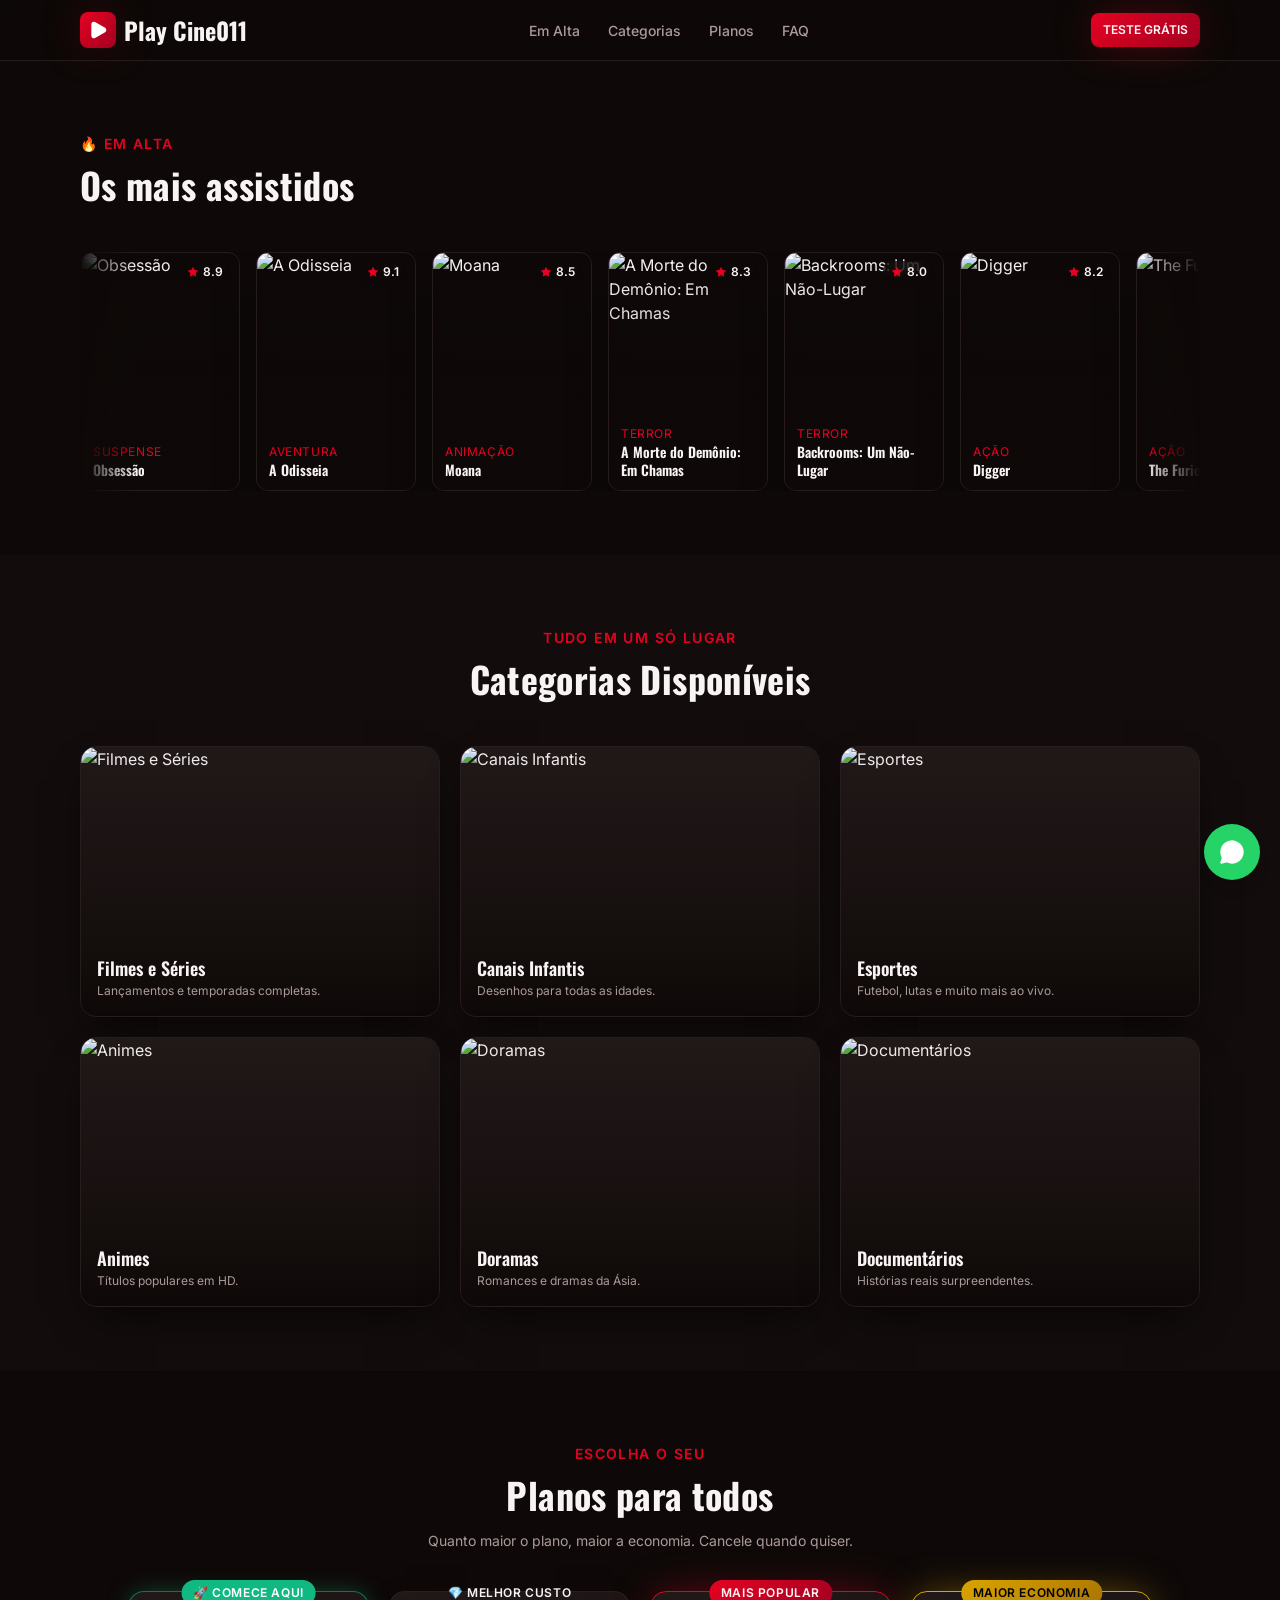
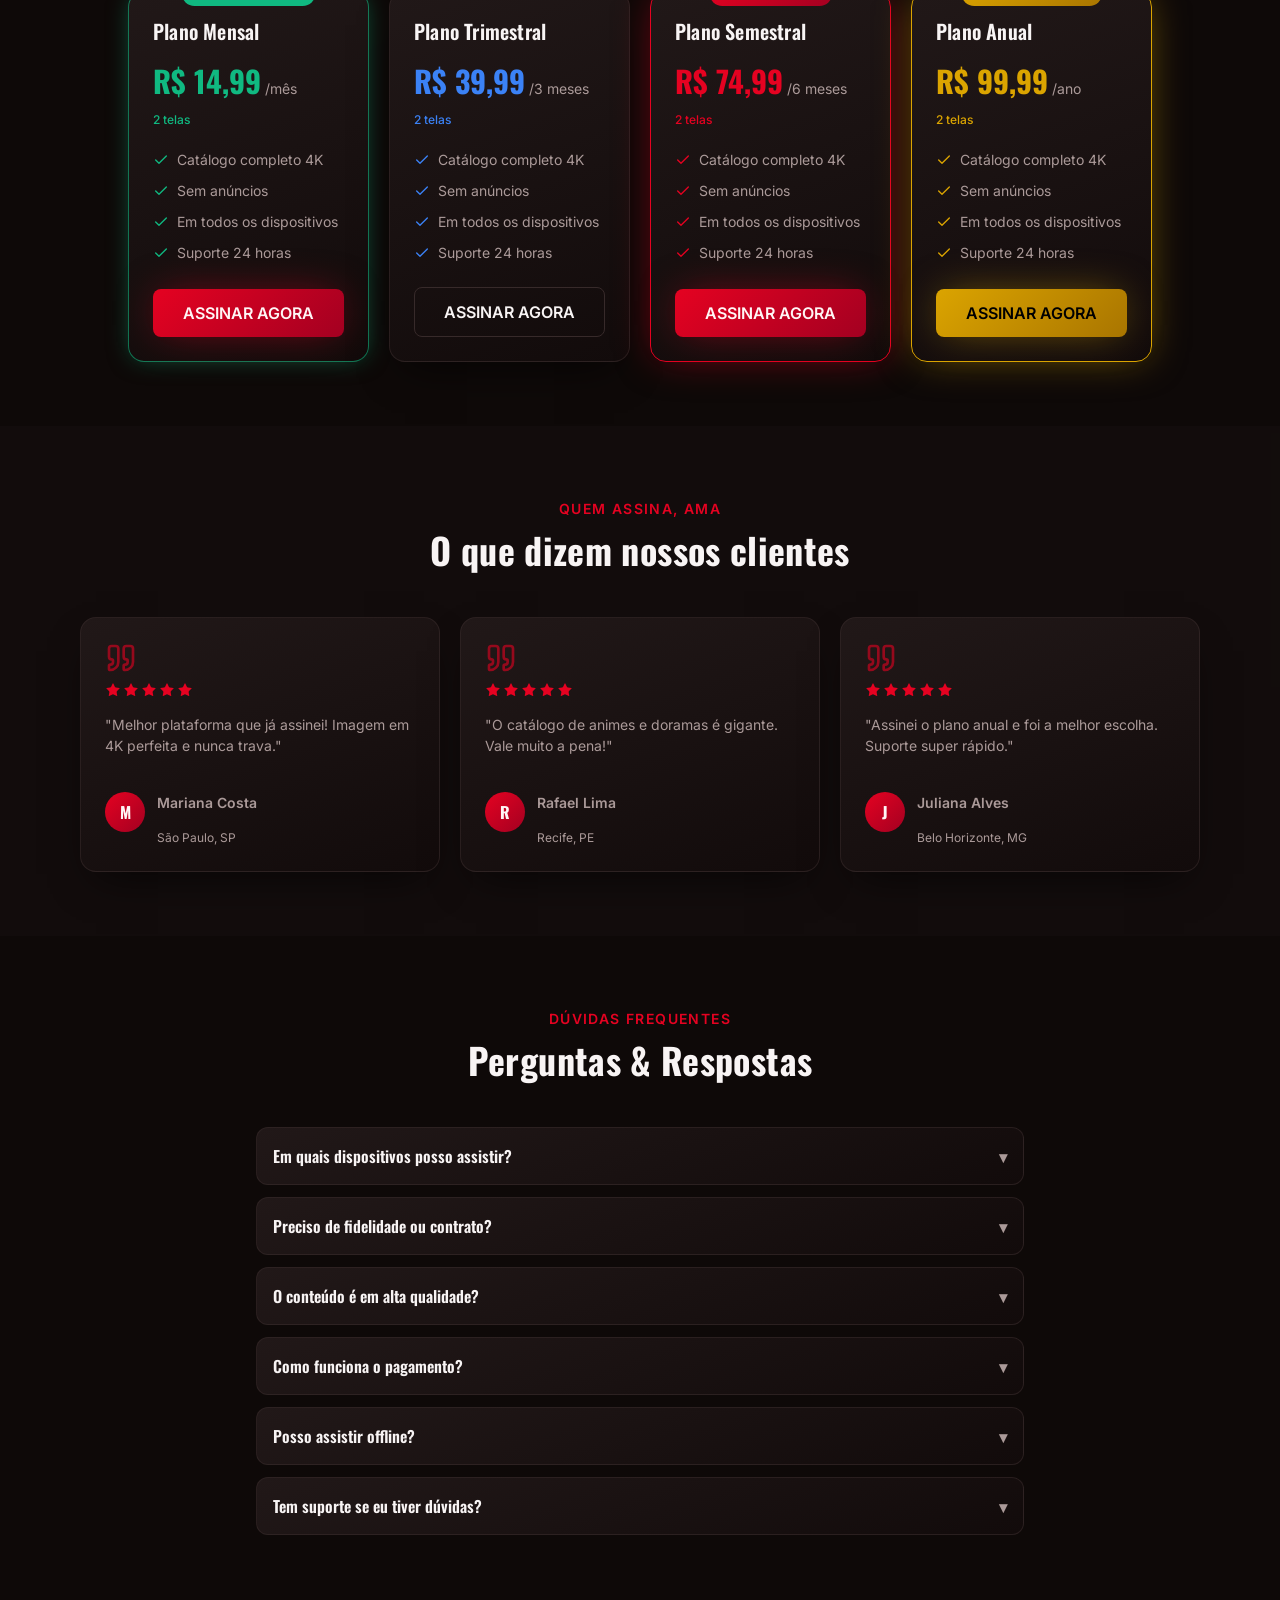
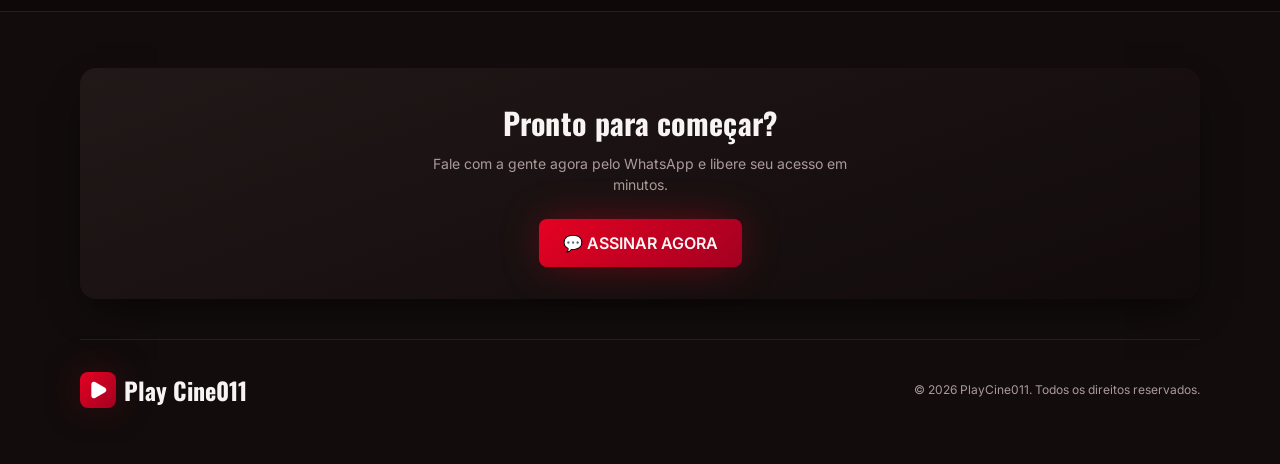
==== playcine011.html @ f3030e2d "Add files via upload" ====
﻿<!DOCTYPE html>
<html lang="pt-BR">
<head>
<meta charset="utf-8">
<meta name="viewport" content="width=device-width, initial-scale=1">
<title>PlayCine011 — Assista Filmes e Séries em 4K</title>
<meta name="description" content="Streaming de filmes, séries, animes, doramas e esportes em 4K. Planos a partir de R$ 14,99.">
<link rel="preconnect" href="https://fonts.googleapis.com">
<link rel="preconnect" href="https://fonts.gstatic.com" crossorigin>
<link href="https://fonts.googleapis.com/css2?family=Oswald:wght@500;600;700&family=Inter:wght@400;500;600;700&display=swap" rel="stylesheet">
<style>
:root{
  --bg:#0e0908; --fg:#f8f4f4; --card:#191212; --border:#372a2a;
  --primary:#e50221; --primary-fg:#fff5f5; --muted:#ab9a99;
  --gold:#dba400; --red:#e50221;
  --grad-primary:linear-gradient(135deg,#e50221,#a30021);
  --grad-gold:linear-gradient(135deg,#dba400,#a97500);
  --grad-card:linear-gradient(160deg,#211818,#120b0b);
  --shadow-glow:0 0 40px -8px rgba(229,2,33,.55);
  --shadow-gold:0 0 40px -8px rgba(219,164,0,.55);
  --shadow-card:0 18px 40px -16px rgba(0,0,0,.7);
  --radius:.75rem;
}
*{box-sizing:border-box;margin:0;padding:0}
html{scroll-behavior:smooth}
body{background:var(--bg);color:var(--fg);font-family:'Inter',system-ui,sans-serif;-webkit-font-smoothing:antialiased;line-height:1.5}
h1,h2,h3,.font-display{font-family:'Oswald','Inter',sans-serif;letter-spacing:.01em}
a{color:inherit;text-decoration:none}
img{max-width:100%;display:block}
.container{max-width:72rem;margin:0 auto;padding:0 1rem}
.btn{display:inline-flex;align-items:center;justify-content:center;gap:.5rem;font-weight:600;cursor:pointer;border:none;border-radius:.5rem;transition:all .2s}
.btn-primary{background:var(--grad-primary);color:var(--primary-fg);box-shadow:var(--shadow-glow);padding:.75rem 1.5rem}
.btn-primary:hover{filter:brightness(1.1)}
.btn-gold{background:var(--grad-gold);color:#000;box-shadow:var(--shadow-gold);padding:.75rem 1.5rem}
.btn-gold:hover{filter:brightness(1.1)}
.btn-outline{background:transparent;border:1px solid var(--border);color:var(--fg);padding:.75rem 1.5rem}
.btn-outline:hover{background:#261d1c}

/* HEADER */
header.site{position:sticky;top:0;z-index:40;border-bottom:1px solid rgba(55,42,42,.6);background:rgba(14,9,8,.85);backdrop-filter:blur(12px)}
header.site .container{display:flex;align-items:center;justify-content:space-between;padding-top:.75rem;padding-bottom:.75rem}
.logo{display:flex;align-items:center;gap:.5rem;font-family:'Oswald',sans-serif;font-size:1.5rem;font-weight:700}
.logo-badge{width:2.25rem;height:2.25rem;display:flex;align-items:center;justify-content:center;border-radius:.5rem;background:var(--grad-primary);box-shadow:var(--shadow-glow)}
nav.desktop{display:none;gap:1.75rem}
nav.desktop a{font-size:.875rem;font-weight:500;color:var(--muted);transition:color .2s}
nav.desktop a:hover{color:var(--fg)}
@media(min-width:768px){nav.desktop{display:flex}}

/* SECTIONS */
section.block{padding:4rem 1rem}
.section-head{text-align:center;margin-bottom:2.5rem}
.section-head .kicker{font-size:.875rem;font-weight:600;text-transform:uppercase;letter-spacing:.1em;color:var(--primary)}
.section-head h2{margin-top:.25rem;font-size:1.875rem;font-weight:700}
@media(min-width:640px){.section-head h2{font-size:2.25rem}}
.section-head p{margin:.5rem auto 0;max-width:28rem;font-size:.875rem;color:var(--muted)}
.bg-card-40{background:rgba(25,18,18,.4)}

/* MARQUEE */
.marquee-wrap{position:relative;overflow:hidden;-webkit-mask-image:linear-gradient(to right,transparent,black 5%,black 95%,transparent);mask-image:linear-gradient(to right,transparent,black 5%,black 95%,transparent)}
.marquee{display:flex;gap:1rem;width:max-content;animation:marquee 40s linear infinite}
.marquee-wrap:hover .marquee{animation-play-state:paused}
@keyframes marquee{0%{transform:translateX(0)}100%{transform:translateX(-50%)}}
.poster{position:relative;width:10rem;flex-shrink:0;border-radius:.75rem;overflow:hidden;border:1px solid rgba(55,42,42,.6);box-shadow:var(--shadow-card)}
.poster img{width:100%;aspect-ratio:2/3;object-fit:cover;transition:transform .5s}
.poster:hover img{transform:scale(1.05)}
.poster .grad{position:absolute;inset:0;background:linear-gradient(to top,var(--bg) 0%,rgba(14,9,8,.2) 40%,transparent 100%)}
.poster .rating{position:absolute;top:.5rem;right:.5rem;display:flex;align-items:center;gap:.25rem;background:rgba(14,9,8,.8);backdrop-filter:blur(4px);padding:.125rem .5rem;border-radius:9999px;font-size:.75rem;font-weight:600}
.poster .rating svg{width:.75rem;height:.75rem;fill:var(--primary);color:var(--primary)}
.poster .info{position:absolute;bottom:0;left:0;right:0;padding:.75rem}
.poster .info .tag{font-size:.75rem;text-transform:uppercase;letter-spacing:.05em;color:var(--primary)}
.poster .info .title{font-family:'Oswald',sans-serif;font-size:.875rem;font-weight:600;line-height:1.25}

/* CATEGORIES */
.cat-grid{display:grid;grid-template-columns:1fr;gap:1.25rem}
@media(min-width:640px){.cat-grid{grid-template-columns:repeat(2,1fr)}}
@media(min-width:1024px){.cat-grid{grid-template-columns:repeat(3,1fr)}}
.cat-card{position:relative;overflow:hidden;border-radius:1rem;border:1px solid rgba(55,42,42,.6);box-shadow:var(--shadow-card);transition:all .3s}
.cat-card:hover{transform:translateY(-.25rem);border-color:rgba(229,2,33,.5)}
.cat-card img{width:100%;aspect-ratio:4/3;object-fit:cover;transition:transform .5s}
.cat-card:hover img{transform:scale(1.05)}
.cat-card .grad{position:absolute;inset:0;background:linear-gradient(to top,var(--bg) 0%,rgba(14,9,8,.4) 50%,transparent 100%)}
.cat-card .info{position:absolute;bottom:0;left:0;right:0;padding:1rem}
.cat-card .info .name{font-family:'Oswald',sans-serif;font-size:1.125rem;font-weight:600}
.cat-card .info .desc{font-size:.75rem;color:var(--muted)}

/* PLANS */
.plans{display:grid;grid-template-columns:1fr;gap:1.25rem;max-width:64rem;margin:0 auto}
@media(min-width:640px){.plans{grid-template-columns:repeat(2,1fr)}}
@media(min-width:1024px){.plans{grid-template-columns:repeat(4,1fr)}}
.plan{position:relative;display:flex;flex-direction:column;border:1px solid rgba(55,42,42,.6);border-radius:1rem;padding:1.5rem;background:var(--grad-card);box-shadow:var(--shadow-card);transition:transform .3s}
.plan:hover{transform:translateY(-.25rem)}
.plan.gold{border-color:var(--gold);box-shadow:var(--shadow-gold)}
.plan.red{border-color:var(--red);box-shadow:0 0 40px -8px rgba(229,2,33,.55)}
.plan.green{border-color:rgba(16,185,129,.6);box-shadow:0 0 25px -5px rgba(16,185,129,.5)}
.plan .badge{position:absolute;top:-.75rem;left:50%;transform:translateX(-50%);white-space:nowrap;padding:.25rem .75rem;border-radius:9999px;font-size:.75rem;font-weight:600;text-transform:uppercase;letter-spacing:.05em}
.plan .badge.green{background:#10b981;color:#fff}
.plan .badge.gold{background:var(--grad-gold);color:#000}
.plan .badge.red{background:var(--grad-primary);color:var(--primary-fg)}
.plan h3{font-family:'Oswald',sans-serif;font-size:1.25rem;font-weight:600}
.plan .price{display:flex;align-items:flex-end;gap:.25rem;margin-top:.75rem}
.plan .price .amount{font-family:'Oswald',sans-serif;font-size:1.875rem;font-weight:700}
.plan .price .period{padding-bottom:.25rem;font-size:.875rem;color:var(--muted)}
.plan .screens{margin-top:.5rem;display:inline-block;font-size:.75rem;font-weight:500}
.plan ul{list-style:none;margin-top:1.25rem;flex:1;display:flex;flex-direction:column;gap:.625rem}
.plan li{display:flex;align-items:center;gap:.5rem;font-size:.875rem;color:var(--muted)}
.plan li svg{width:1rem;height:1rem;flex-shrink:0}
.plan .btn{margin-top:1.5rem;width:100%}

/* TESTIMONIALS */
.testi-grid{display:grid;grid-template-columns:1fr;gap:1.25rem}
@media(min-width:768px){.testi-grid{grid-template-columns:repeat(3,1fr)}}
.testi{display:flex;flex-direction:column;border:1px solid rgba(55,42,42,.6);border-radius:1rem;background:var(--grad-card);padding:1.5rem;box-shadow:var(--shadow-card)}
.testi .quote{width:2rem;height:2rem;color:rgba(229,2,33,.6)}
.testi .stars{margin-top:.5rem;display:flex;gap:.125rem}
.testi .stars svg{width:1rem;height:1rem;fill:var(--primary);color:var(--primary)}
.testi p{margin-top:1rem;flex:1;font-size:.875rem;color:var(--muted)}
.testi .author{margin-top:1.25rem;display:flex;align-items:center;gap:.75rem}
.testi .avatar{width:2.5rem;height:2.5rem;display:flex;align-items:center;justify-content:center;border-radius:9999px;background:var(--grad-primary);font-family:'Oswald',sans-serif;font-weight:700;color:var(--primary-fg)}
.testi .author .name{font-size:.875rem;font-weight:600}
.testi .author .loc{font-size:.75rem;color:var(--muted)}

/* FAQ */
.faq{max-width:48rem;margin:0 auto}
.faq details{margin-bottom:.75rem;border:1px solid rgba(55,42,42,.6);border-radius:.75rem;background:var(--grad-card);padding:0 1rem}
.faq summary{list-style:none;cursor:pointer;display:flex;align-items:center;justify-content:space-between;padding:1rem 0;font-family:'Oswald',sans-serif;font-size:1rem;font-weight:600}
.faq summary::-webkit-details-marker{display:none}
.faq summary::after{content:'▾';color:var(--muted);transition:transform .2s}
.faq details[open] summary::after{transform:rotate(180deg)}
.faq .answer{padding-bottom:1rem;font-size:.875rem;color:var(--muted)}

/* FOOTER */
footer.site{border-top:1px solid rgba(55,42,42,.6);background:rgba(25,18,18,.4)}
footer.site .container{padding:3.5rem 1rem}
footer .cta-box{border-radius:1rem;background:var(--grad-card);padding:2rem;text-align:center;box-shadow:var(--shadow-card)}
footer .cta-box h2{font-size:1.5rem;font-weight:700}
@media(min-width:640px){footer .cta-box h2{font-size:1.875rem}}
footer .cta-box p{margin:.5rem auto 0;max-width:28rem;font-size:.875rem;color:var(--muted)}
footer .cta-box .btn{margin-top:1.5rem;height:3rem;font-size:1rem}
footer .bottom{margin-top:2.5rem;display:flex;flex-direction:column;align-items:center;justify-content:space-between;gap:1rem;border-top:1px solid rgba(55,42,42,.6);padding-top:2rem}
@media(min-width:640px){footer .bottom{flex-direction:row}}
footer .copy{font-size:.75rem;color:var(--muted)}

/* WHATSAPP FLOAT */
.wa-float{position:fixed;bottom:1.25rem;right:1.25rem;z-index:50;width:3.5rem;height:3.5rem;display:flex;align-items:center;justify-content:center;border-radius:9999px;background:#25d366;color:#fff;box-shadow:0 10px 15px -3px rgba(0,0,0,.1);transition:transform .2s;animation:pulse-glow 2s ease-in-out infinite}
.wa-float:hover{transform:scale(1.1)}
.wa-float svg{width:1.75rem;height:1.75rem;fill:#fff}
@keyframes pulse-glow{0%,100%{box-shadow:0 0 0 0 rgba(37,211,102,.5)}50%{box-shadow:0 0 0 12px rgba(37,211,102,0)}}
</style>
</head>
<body>

<header class="site">
  <div class="container">
    <a href="#" class="logo">
      <span class="logo-badge">
        <svg width="20" height="20" viewBox="0 0 24 24" fill="none" stroke="currentColor" stroke-width="2" stroke-linecap="round" stroke-linejoin="round" style="fill:#fff;color:#fff"><path d="M5 5a2 2 0 0 1 3.008-1.728l11.997 6.998a2 2 0 0 1 .003 3.458l-12 7A2 2 0 0 1 5 19z"></path></svg>
      </span>
      Play Cine011
    </a>
    <nav class="desktop">
      <a href="#em-alta">Em Alta</a>
      <a href="#categorias">Categorias</a>
      <a href="#planos">Planos</a>
      <a href="#faq">FAQ</a>
    </nav>
    <a href="https://api.whatsapp.com/send/?phone=5511966957972&text=Ol%C3%A1%21+Vim+pelo+Instagram+playcine011+e+quero+solicitar+meu+teste+de+6+horas." target="_blank" rel="noopener" class="btn btn-primary" style="padding:.5rem .75rem;font-size:.75rem">TESTE GRÁTIS</a>
  </div>
</header>

<main>
<!-- A SEÇÃO "HERO" FOI REMOVIDA DAQUI -->

<section id="em-alta" class="block">
  <div class="container">
    <div class="section-head" style="text-align:left;display:flex;justify-content:space-between;align-items:flex-end">
      <div>
        <p class="kicker">🔥 Em Alta</p>
        <h2>Os mais assistidos</h2>
      </div>
    </div>
    <div class="marquee-wrap">
      <div class="marquee" id="marquee"></div>
    </div>
  </div>
</section>

<section id="categorias" class="block bg-card-40">
  <div class="container">
    <div class="section-head">
      <p class="kicker">Tudo em um só lugar</p>
      <h2>Categorias Disponíveis</h2>
    </div>
    <div class="cat-grid" id="catGrid"></div>
  </div>
</section>

<section id="planos" class="block">
  <div class="container">
    <div class="section-head">
      <p class="kicker">Escolha o seu</p>
      <h2>Planos para todos</h2>
      <p>Quanto maior o plano, maior a economia. Cancele quando quiser.</p>
    </div>
    <div class="plans" id="plans"></div>
  </div>
</section>

<section class="block bg-card-40">
  <div class="container">
    <div class="section-head">
      <p class="kicker">Quem assina, ama</p>
      <h2>O que dizem nossos clientes</h2>
    </div>
    <div class="testi-grid" id="testiGrid"></div>
  </div>
</section>

<section id="faq" class="block">
  <div class="container">
    <div class="section-head">
      <p class="kicker">Dúvidas frequentes</p>
      <h2>Perguntas & Respostas</h2>
    </div>
    <div class="faq" id="faqList"></div>
  </div>
</section>
</main>

<footer id="contato" class="site">
  <div class="container">
    <div class="cta-box">
      <h2>Pronto para começar?</h2>
      <p>Fale com a gente agora pelo WhatsApp e libere seu acesso em minutos.</p>
      <a href="https://api.whatsapp.com/send/?phone=5511966957972&text=Ol%C3%A1%21+Vim+pelo+Instagram+playcine011+e+quero+solicitar+meu+teste+de+6+horas." target="_blank" rel="noopener" class="btn btn-primary">💬 ASSINAR AGORA</a>
    </div>
    <div class="bottom">
      <a href="#" class="logo">
        <span class="logo-badge">
          <svg width="20" height="20" viewBox="0 0 24 24" fill="none" stroke="currentColor" stroke-width="2" stroke-linecap="round" stroke-linejoin="round" style="fill:#fff;color:#fff"><path d="M5 5a2 2 0 0 1 3.008-1.728l11.997 6.998a2 2 0 0 1 .003 3.458l-12 7A2 2 0 0 1 5 19z"></path></svg>
        </span>
        Play Cine011
      </a>
      <p class="copy">© <span id="year"></span> PlayCine011. Todos os direitos reservados.</p>
    </div>
  </div>
</footer>

<a href="https://api.whatsapp.com/send/?phone=5511966957972&text=Ol%C3%A1%21+Vim+pelo+Instagram+playcine011+e+quero+solicitar+meu+teste+de+6+horas." target="_blank" rel="noopener" aria-label="WhatsApp" class="wa-float">
  <svg viewBox="0 0 24 24"><path d="M2.992 16.342a2 2 0 0 1 .094 1.167l-1.065 3.29a1 1 0 0 0 1.236 1.168l3.413-.998a2 2 0 0 1 1.099.092 10 10 0 1 0-4.777-4.719"></path></svg>
</a>

<script>
document.getElementById('year').textContent = new Date().getFullYear();

const z = 'https://image.tmdb.org/t/p/w500';
const posters = [
  {img:z+'/wUc6IDf5ChjM1UyQye21qFBeJY0.jpg',t:'Obsessão',n:'8.9',tag:'Suspense'},
  {img:z+'/m0ehGErq8GTLK4WZxaq9QLGAR3u.jpg',t:'A Odisseia',n:'9.1',tag:'Aventura'},
  {img:z+'/oJ5NVSCi1h1EkJiYN9gAAYEtPQA.jpg',t:'Moana',n:'8.5',tag:'Animação'},
  {img:z+'/fteLdvfRnltfLjAEnsl5E3vImnW.jpg',t:'A Morte do Demônio: Em Chamas',n:'8.3',tag:'Terror'},
  {img:z+'/qEl4BDBTGnhLiadZx0c9nHM8vBF.jpg',t:'Backrooms: Um Não-Lugar',n:'8.0',tag:'Terror'},
  {img:z+'/7i5SCCAooEriurXkraQ1t2stDZx.jpg',t:'Digger',n:'8.2',tag:'Ação'},
  {img:z+'/k334z7zxOJlJvOsOwyRF6HClCvi.jpg',t:'The Furious',n:'8.4',tag:'Ação'},
  {img:z+'/sssrBhdvDcczgMQYDc8oCoSuFEJ.jpg',t:'Toy Story 5',n:'8.7',tag:'Animação'},
  {img:z+'/x0nvYzQpyJc5pdT9lMnkMuYAg0O.jpg',t:'Homem-Aranha: Um Novo Dia',n:'9.0',tag:'Ação'},
  {img:z+'/hTowtXrkCY7FJyoj4p91JckrJSE.jpg',t:'Minions & Monstros',n:'8.1',tag:'Animação'},
  {img:z+'/7pIgFNoX07z7alHt73TSsKRtYye.jpg',t:'Devoradores de Estrelas',n:'8.3',tag:'Sci-Fi'},
  {img:z+'/50yWyY981TyUHhoxxSEKwO70FmQ.jpg',t:'O Diabo Veste Prada 2',n:'8.6',tag:'Drama'}
];
const star = '<svg viewBox="0 0 24 24"><path d="M11.525 2.295a.53.53 0 0 1 .95 0l2.31 4.679a2.123 2.123 0 0 0 1.595 1.16l5.166.756a.53.53 0 0 1 .294.904l-3.736 3.638a2.123 2.123 0 0 0-.611 1.878l.882 5.14a.53.53 0 0 1-.771.56l-4.618-2.428a2.122 2.122 0 0 0-1.973 0L6.396 21.01a.53.53 0 0 1-.77-.56l.881-5.139a2.122 2.122 0 0 0-.611-1.879L2.16 9.795a.53.53 0 0 1 .294-.906l5.165-.755a2.122 2.122 0 0 0 1.597-1.16z"/></svg>';
const mq = document.getElementById('marquee');
[...posters,...posters].forEach(p=>{
  mq.insertAdjacentHTML('beforeend',`<div class="poster"><img src="${p.img}" alt="${p.t}" loading="lazy"><div class="grad"></div><span class="rating">${star}${p.n}</span><div class="info"><p class="tag">${p.tag}</p><p class="title">${p.t}</p></div></div>`);
});

const cats = [
  {n:'Filmes e Séries',d:'Lançamentos e temporadas completas.',i:'https://image.tmdb.org/t/p/w780/kqjL17yufvn9OVLyXYpvtyrFfak.jpg'},
  {n:'Canais Infantis',d:'Desenhos para todas as idades.',i:'https://image.tmdb.org/t/p/w780/uXDfjJbdP4ijW5hWSBrPrlKpxab.jpg'},
  {n:'Esportes',d:'Futebol, lutas e muito mais ao vivo.',i:'https://image.tmdb.org/t/p/w780/6t7G7vXkQ8cKqJqJqJqJqJqJqJq.jpg'},
  {n:'Animes',d:'Títulos populares em HD.',i:'https://image.tmdb.org/t/p/w780/q719jXXEzOoYaps6babgKnONONX.jpg'},
  {n:'Doramas',d:'Romances e dramas da Ásia.',i:'https://image.tmdb.org/t/p/w780/8b8R8l88Qje9dn9OE8PY05Nxl1X.jpg'},
  {n:'Documentários',d:'Histórias reais surpreendentes.',i:'https://image.tmdb.org/t/p/w780/1pdfLvkbY9ohJlCjQH2CZjjYVvJ.jpg'}
];
const cg = document.getElementById('catGrid');
cats.forEach(c=>{
  cg.insertAdjacentHTML('beforeend',`<div class="cat-card"><img src="${c.i}" alt="${c.n}" loading="lazy" onerror="this.style.background='#211818'"><div class="grad"></div><div class="info"><p class="name">${c.n}</p><p class="desc">${c.d}</p></div></div>`);
});

const check = '<svg viewBox="0 0 24 24" fill="none" stroke="currentColor" stroke-width="2" stroke-linecap="round" stroke-linejoin="round"><path d="M20 6 9 17l-5-5"/></svg>';
const features = ['Catálogo completo 4K','Sem anúncios','Em todos os dispositivos','Suporte 24 horas'];
const waLink = 'https://api.whatsapp.com/send/?phone=5511966957972&text=Ol%C3%A1%21+Vim+pelo+Instagram+playcine011+e+quero+solicitar+meu+teste+de+6+horas.';
const plans = [
  {n:'Mensal',p:'R$ 14,99',per:'/mês',badge:'🚀 COMECE AQUI',cls:'green',color:'#10b981',screens:'2 telas'},
  {n:'Trimestral',p:'R$ 39,99',per:'/3 meses',badge:'💎 MELHOR CUSTO',cls:'',color:'#3b82f6',screens:'2 telas'},
  {n:'Semestral',p:'R$ 74,99',per:'/6 meses',badge:'MAIS POPULAR',cls:'red',color:'#e50221',screens:'2 telas'},
  {n:'Anual',p:'R$ 99,99',per:'/ano',badge:'MAIOR ECONOMIA',cls:'gold',color:'#dba400',screens:'2 telas'}
];
const pg = document.getElementById('plans');
plans.forEach(pl=>{
  const btnCls = pl.cls==='gold'?'btn-gold':pl.cls==='red'?'btn-primary':pl.cls==='green'?'btn-primary':'btn-outline';
  pg.insertAdjacentHTML('beforeend',`
    <div class="plan ${pl.cls}">
      <span class="badge ${pl.cls}">${pl.badge}</span>
      <h3>Plano ${pl.n}</h3>
      <div class="price"><span class="amount" style="color:${pl.color}">${pl.p}</span><span class="period">${pl.per}</span></div>
      <span class="screens" style="color:${pl.color}">${pl.screens}</span>
      <ul>${features.map(f=>`<li><span style="color:${pl.color};width:1rem;height:1rem;display:inline-flex">${check}</span>${f}</li>`).join('')}</ul>
      <a href="${waLink}" target="_blank" rel="noopener" class="btn ${btnCls}">ASSINAR AGORA</a>
    </div>`);
});

const testis = [
  {n:'Mariana Costa',l:'São Paulo, SP',t:'Melhor plataforma que já assinei! Imagem em 4K perfeita e nunca trava.',i:'M'},
  {n:'Rafael Lima',l:'Recife, PE',t:'O catálogo de animes e doramas é gigante. Vale muito a pena!',i:'R'},
  {n:'Juliana Alves',l:'Belo Horizonte, MG',t:'Assinei o plano anual e foi a melhor escolha. Suporte super rápido.',i:'J'}
];
const tg = document.getElementById('testiGrid');
testis.forEach(t=>{
  tg.insertAdjacentHTML('beforeend',`
    <div class="testi">
      <svg class="quote" viewBox="0 0 24 24" fill="none" stroke="currentColor" stroke-width="2" stroke-linecap="round" stroke-linejoin="round"><path d="M16 3a2 2 0 0 0-2 2v6a2 2 0 0 0 2 2 1 1 0 0 1 1 1v1a2 2 0 0 1-2 2 1 1 0 0 0-1 1v2a1 1 0 0 0 1 1 6 6 0 0 0 6-6V5a2 2 0 0 0-2-2z"/><path d="M5 3a2 2 0 0 0-2 2v6a2 2 0 0 0 2 2 1 1 0 0 1 1 1v1a2 2 0 0 1-2 2 1 1 0 0 0-1 1v2a1 1 0 0 0 1 1 6 6 0 0 0 6-6V5a2 2 0 0 0-2-2z"/></svg>
      <div class="stars">${star.repeat(5)}</div>
      <p>"${t.t}"</p>
      <div class="author"><div class="avatar">${t.i}</div><div><p class="name">${t.n}</p><p class="loc">${t.l}</p></div></div>
    </div>`);
});

const faqs = [
  {q:'Em quais dispositivos posso assistir?',a:'Android, iPhone, iPad, computador, navegador e Smart TV.'},
  {q:'Preciso de fidelidade ou contrato?',a:'Não! Todos os planos são sem fidelidade. Cancele quando quiser.'},
  {q:'O conteúdo é em alta qualidade?',a:'Sim, Full HD e 4K nos títulos compatíveis.'},
  {q:'Como funciona o pagamento?',a:'Aceitamos Pix, cartão de crédito e boleto. Acesso liberado na hora.'},
  {q:'Posso assistir offline?',a:'Sim! No app Android e iPhone você pode baixar conteúdo.'},
  {q:'Tem suporte se eu tiver dúvidas?',a:'Sim, 24h pelo WhatsApp com atendimento humano.'}
];
const fl = document.getElementById('faqList');
faqs.forEach(f=>{
  fl.insertAdjacentHTML('beforeend',`<details><summary>${f.q}</summary><div class="answer">${f.a}</div></details>`);
});
</script>
</body>
</html>
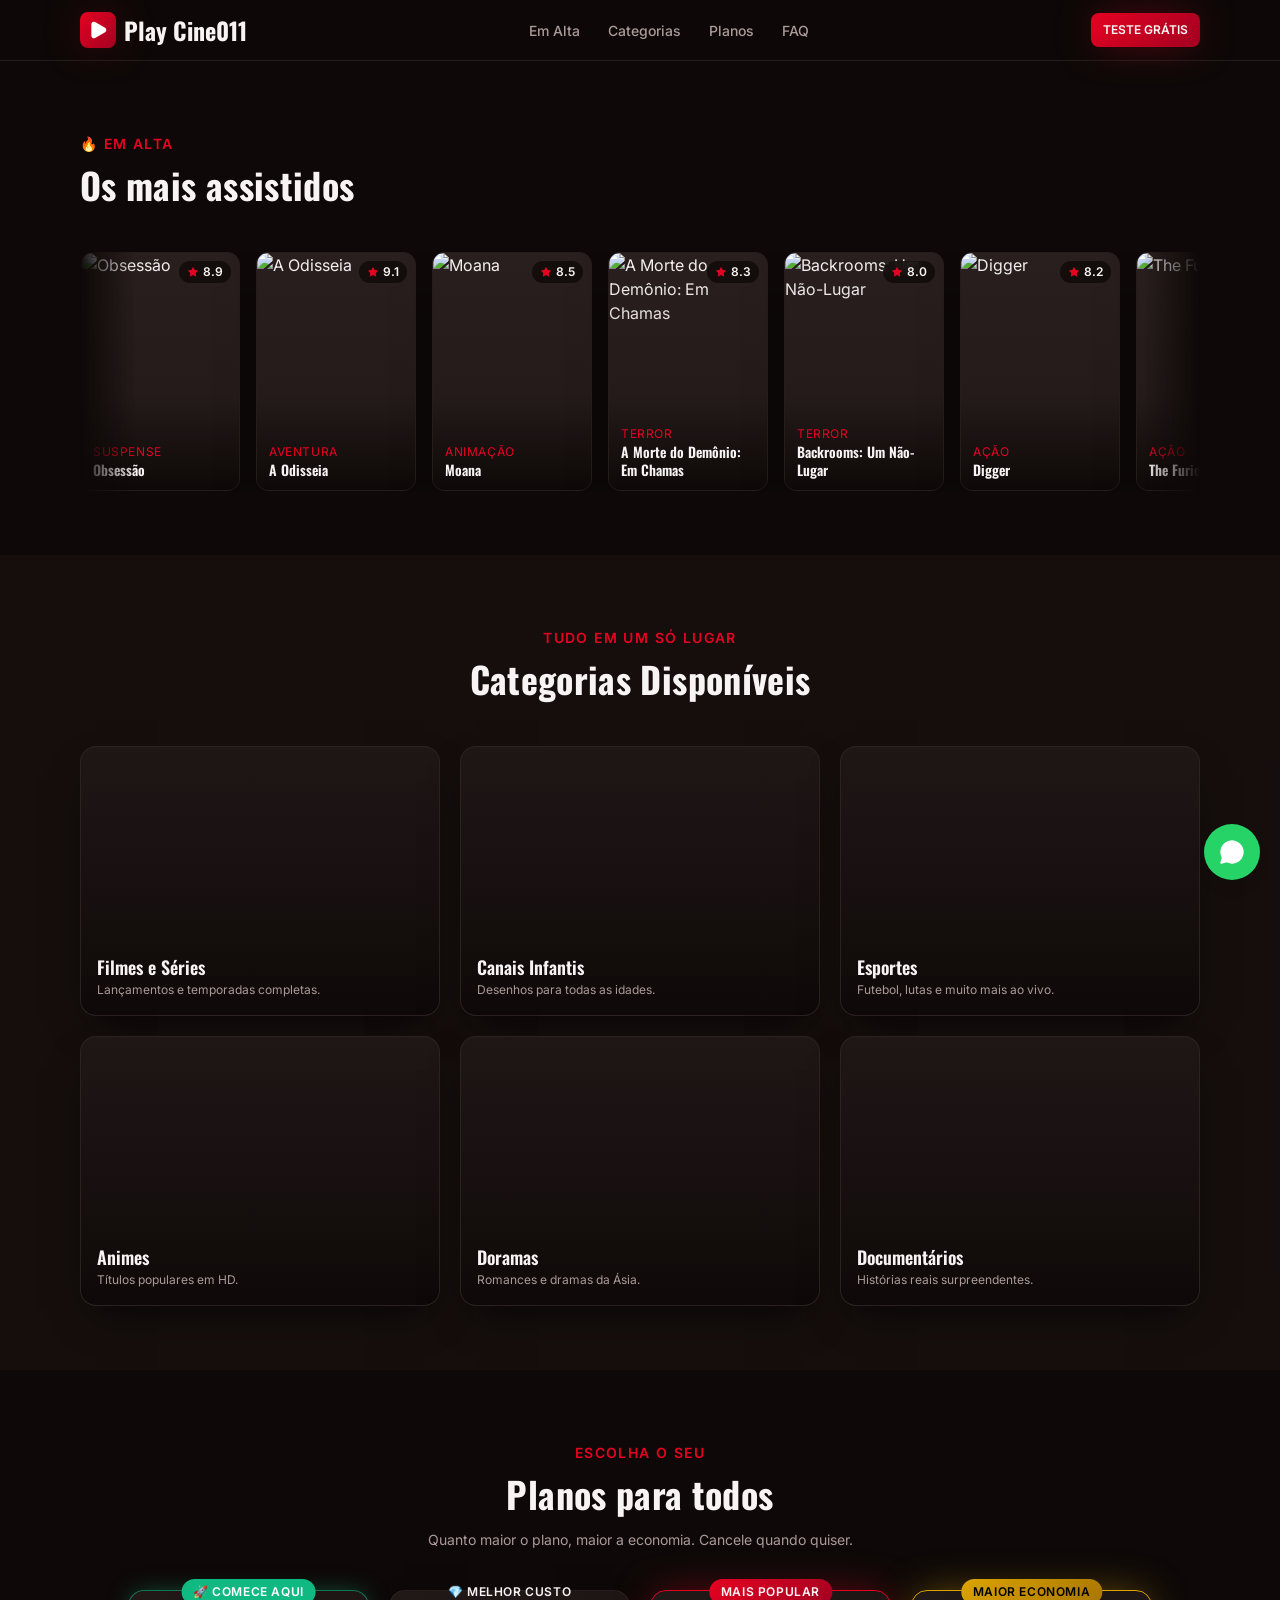
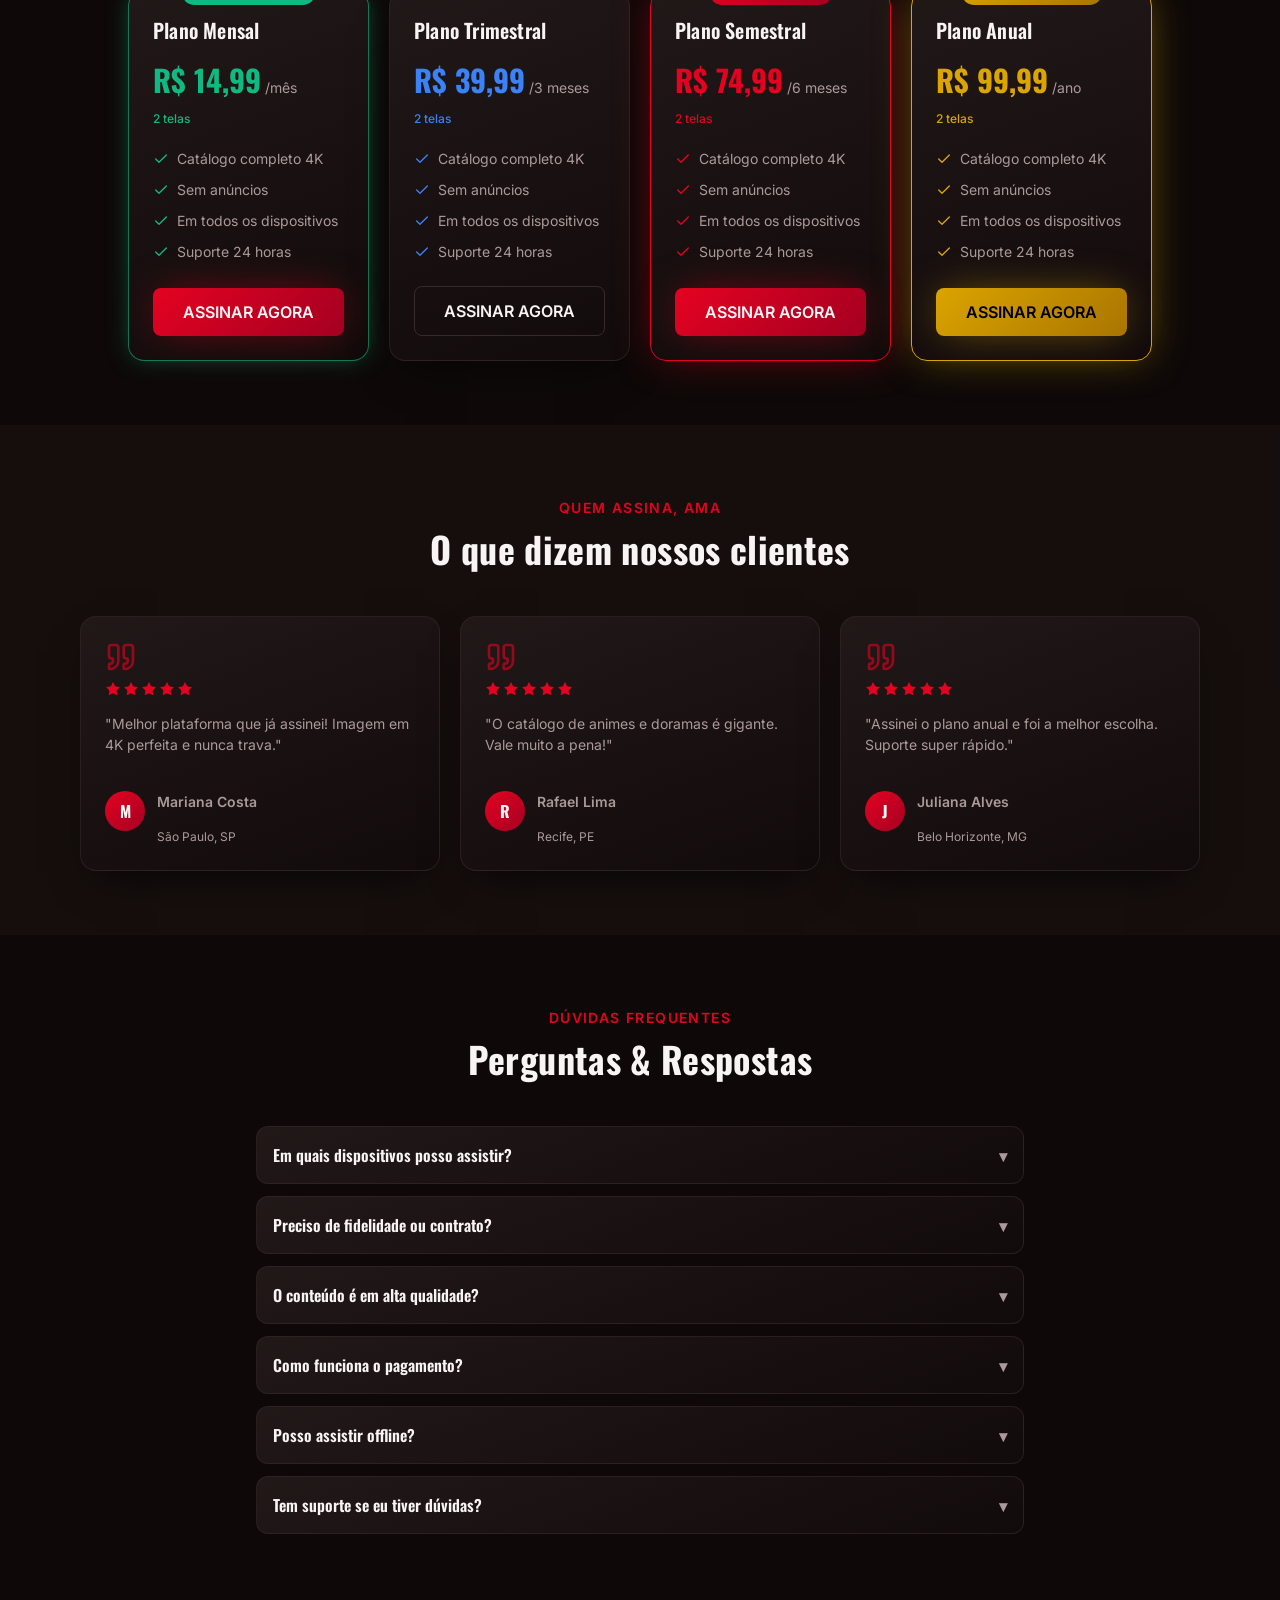
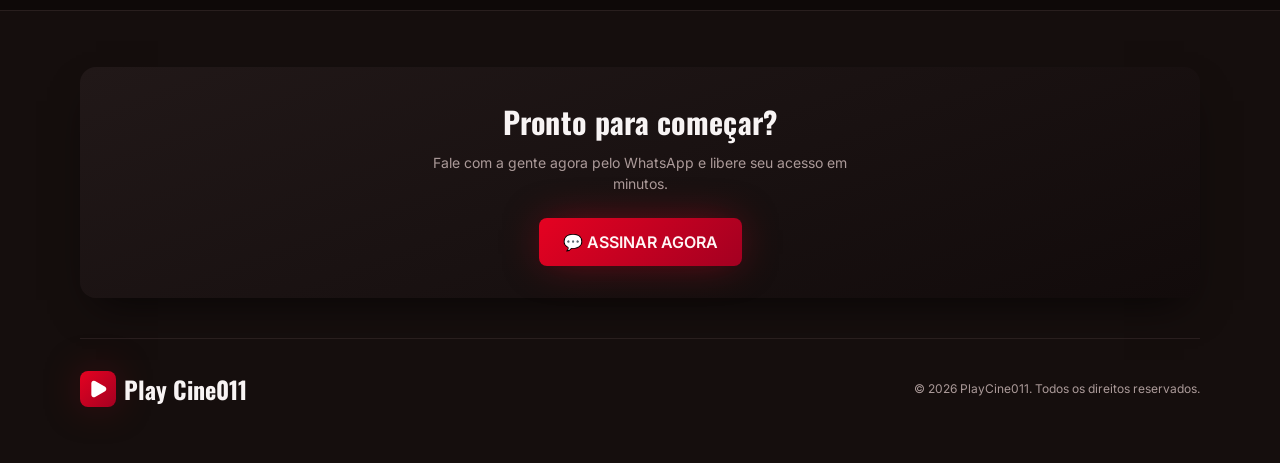
==== commit 1181d53f: "Update playcine011.html" ====
--- a/playcine011.html
+++ b/playcine011.html
@@ -1,342 +1,339 @@
-﻿<!DOCTYPE html>
-<html lang="pt-BR">
-<head>
-<meta charset="utf-8">
-<meta name="viewport" content="width=device-width, initial-scale=1">
-<title>PlayCine011 — Assista Filmes e Séries em 4K</title>
-<meta name="description" content="Streaming de filmes, séries, animes, doramas e esportes em 4K. Planos a partir de R$ 14,99.">
-<link rel="preconnect" href="https://fonts.googleapis.com">
-<link rel="preconnect" href="https://fonts.gstatic.com" crossorigin>
-<link href="https://fonts.googleapis.com/css2?family=Oswald:wght@500;600;700&family=Inter:wght@400;500;600;700&display=swap" rel="stylesheet">
-<style>
-:root{
-  --bg:#0e0908; --fg:#f8f4f4; --card:#191212; --border:#372a2a;
-  --primary:#e50221; --primary-fg:#fff5f5; --muted:#ab9a99;
-  --gold:#dba400; --red:#e50221;
-  --grad-primary:linear-gradient(135deg,#e50221,#a30021);
-  --grad-gold:linear-gradient(135deg,#dba400,#a97500);
-  --grad-card:linear-gradient(160deg,#211818,#120b0b);
-  --shadow-glow:0 0 40px -8px rgba(229,2,33,.55);
-  --shadow-gold:0 0 40px -8px rgba(219,164,0,.55);
-  --shadow-card:0 18px 40px -16px rgba(0,0,0,.7);
-  --radius:.75rem;
-}
-*{box-sizing:border-box;margin:0;padding:0}
-html{scroll-behavior:smooth}
-body{background:var(--bg);color:var(--fg);font-family:'Inter',system-ui,sans-serif;-webkit-font-smoothing:antialiased;line-height:1.5}
-h1,h2,h3,.font-display{font-family:'Oswald','Inter',sans-serif;letter-spacing:.01em}
-a{color:inherit;text-decoration:none}
-img{max-width:100%;display:block}
-.container{max-width:72rem;margin:0 auto;padding:0 1rem}
-.btn{display:inline-flex;align-items:center;justify-content:center;gap:.5rem;font-weight:600;cursor:pointer;border:none;border-radius:.5rem;transition:all .2s}
-.btn-primary{background:var(--grad-primary);color:var(--primary-fg);box-shadow:var(--shadow-glow);padding:.75rem 1.5rem}
-.btn-primary:hover{filter:brightness(1.1)}
-.btn-gold{background:var(--grad-gold);color:#000;box-shadow:var(--shadow-gold);padding:.75rem 1.5rem}
-.btn-gold:hover{filter:brightness(1.1)}
-.btn-outline{background:transparent;border:1px solid var(--border);color:var(--fg);padding:.75rem 1.5rem}
-.btn-outline:hover{background:#261d1c}
-
-/* HEADER */
-header.site{position:sticky;top:0;z-index:40;border-bottom:1px solid rgba(55,42,42,.6);background:rgba(14,9,8,.85);backdrop-filter:blur(12px)}
-header.site .container{display:flex;align-items:center;justify-content:space-between;padding-top:.75rem;padding-bottom:.75rem}
-.logo{display:flex;align-items:center;gap:.5rem;font-family:'Oswald',sans-serif;font-size:1.5rem;font-weight:700}
-.logo-badge{width:2.25rem;height:2.25rem;display:flex;align-items:center;justify-content:center;border-radius:.5rem;background:var(--grad-primary);box-shadow:var(--shadow-glow)}
-nav.desktop{display:none;gap:1.75rem}
-nav.desktop a{font-size:.875rem;font-weight:500;color:var(--muted);transition:color .2s}
-nav.desktop a:hover{color:var(--fg)}
-@media(min-width:768px){nav.desktop{display:flex}}
-
-/* SECTIONS */
-section.block{padding:4rem 1rem}
-.section-head{text-align:center;margin-bottom:2.5rem}
-.section-head .kicker{font-size:.875rem;font-weight:600;text-transform:uppercase;letter-spacing:.1em;color:var(--primary)}
-.section-head h2{margin-top:.25rem;font-size:1.875rem;font-weight:700}
-@media(min-width:640px){.section-head h2{font-size:2.25rem}}
-.section-head p{margin:.5rem auto 0;max-width:28rem;font-size:.875rem;color:var(--muted)}
-.bg-card-40{background:rgba(25,18,18,.4)}
-
-/* MARQUEE */
-.marquee-wrap{position:relative;overflow:hidden;-webkit-mask-image:linear-gradient(to right,transparent,black 5%,black 95%,transparent);mask-image:linear-gradient(to right,transparent,black 5%,black 95%,transparent)}
-.marquee{display:flex;gap:1rem;width:max-content;animation:marquee 40s linear infinite}
-.marquee-wrap:hover .marquee{animation-play-state:paused}
-@keyframes marquee{0%{transform:translateX(0)}100%{transform:translateX(-50%)}}
-.poster{position:relative;width:10rem;flex-shrink:0;border-radius:.75rem;overflow:hidden;border:1px solid rgba(55,42,42,.6);box-shadow:var(--shadow-card)}
-.poster img{width:100%;aspect-ratio:2/3;object-fit:cover;transition:transform .5s}
-.poster:hover img{transform:scale(1.05)}
-.poster .grad{position:absolute;inset:0;background:linear-gradient(to top,var(--bg) 0%,rgba(14,9,8,.2) 40%,transparent 100%)}
-.poster .rating{position:absolute;top:.5rem;right:.5rem;display:flex;align-items:center;gap:.25rem;background:rgba(14,9,8,.8);backdrop-filter:blur(4px);padding:.125rem .5rem;border-radius:9999px;font-size:.75rem;font-weight:600}
-.poster .rating svg{width:.75rem;height:.75rem;fill:var(--primary);color:var(--primary)}
-.poster .info{position:absolute;bottom:0;left:0;right:0;padding:.75rem}
-.poster .info .tag{font-size:.75rem;text-transform:uppercase;letter-spacing:.05em;color:var(--primary)}
-.poster .info .title{font-family:'Oswald',sans-serif;font-size:.875rem;font-weight:600;line-height:1.25}
-
-/* CATEGORIES */
-.cat-grid{display:grid;grid-template-columns:1fr;gap:1.25rem}
-@media(min-width:640px){.cat-grid{grid-template-columns:repeat(2,1fr)}}
-@media(min-width:1024px){.cat-grid{grid-template-columns:repeat(3,1fr)}}
-.cat-card{position:relative;overflow:hidden;border-radius:1rem;border:1px solid rgba(55,42,42,.6);box-shadow:var(--shadow-card);transition:all .3s}
-.cat-card:hover{transform:translateY(-.25rem);border-color:rgba(229,2,33,.5)}
-.cat-card img{width:100%;aspect-ratio:4/3;object-fit:cover;transition:transform .5s}
-.cat-card:hover img{transform:scale(1.05)}
-.cat-card .grad{position:absolute;inset:0;background:linear-gradient(to top,var(--bg) 0%,rgba(14,9,8,.4) 50%,transparent 100%)}
-.cat-card .info{position:absolute;bottom:0;left:0;right:0;padding:1rem}
-.cat-card .info .name{font-family:'Oswald',sans-serif;font-size:1.125rem;font-weight:600}
-.cat-card .info .desc{font-size:.75rem;color:var(--muted)}
-
-/* PLANS */
-.plans{display:grid;grid-template-columns:1fr;gap:1.25rem;max-width:64rem;margin:0 auto}
-@media(min-width:640px){.plans{grid-template-columns:repeat(2,1fr)}}
-@media(min-width:1024px){.plans{grid-template-columns:repeat(4,1fr)}}
-.plan{position:relative;display:flex;flex-direction:column;border:1px solid rgba(55,42,42,.6);border-radius:1rem;padding:1.5rem;background:var(--grad-card);box-shadow:var(--shadow-card);transition:transform .3s}
-.plan:hover{transform:translateY(-.25rem)}
-.plan.gold{border-color:var(--gold);box-shadow:var(--shadow-gold)}
-.plan.red{border-color:var(--red);box-shadow:0 0 40px -8px rgba(229,2,33,.55)}
-.plan.green{border-color:rgba(16,185,129,.6);box-shadow:0 0 25px -5px rgba(16,185,129,.5)}
-.plan .badge{position:absolute;top:-.75rem;left:50%;transform:translateX(-50%);white-space:nowrap;padding:.25rem .75rem;border-radius:9999px;font-size:.75rem;font-weight:600;text-transform:uppercase;letter-spacing:.05em}
-.plan .badge.green{background:#10b981;color:#fff}
-.plan .badge.gold{background:var(--grad-gold);color:#000}
-.plan .badge.red{background:var(--grad-primary);color:var(--primary-fg)}
-.plan h3{font-family:'Oswald',sans-serif;font-size:1.25rem;font-weight:600}
-.plan .price{display:flex;align-items:flex-end;gap:.25rem;margin-top:.75rem}
-.plan .price .amount{font-family:'Oswald',sans-serif;font-size:1.875rem;font-weight:700}
-.plan .price .period{padding-bottom:.25rem;font-size:.875rem;color:var(--muted)}
-.plan .screens{margin-top:.5rem;display:inline-block;font-size:.75rem;font-weight:500}
-.plan ul{list-style:none;margin-top:1.25rem;flex:1;display:flex;flex-direction:column;gap:.625rem}
-.plan li{display:flex;align-items:center;gap:.5rem;font-size:.875rem;color:var(--muted)}
-.plan li svg{width:1rem;height:1rem;flex-shrink:0}
-.plan .btn{margin-top:1.5rem;width:100%}
-
-/* TESTIMONIALS */
-.testi-grid{display:grid;grid-template-columns:1fr;gap:1.25rem}
-@media(min-width:768px){.testi-grid{grid-template-columns:repeat(3,1fr)}}
-.testi{display:flex;flex-direction:column;border:1px solid rgba(55,42,42,.6);border-radius:1rem;background:var(--grad-card);padding:1.5rem;box-shadow:var(--shadow-card)}
-.testi .quote{width:2rem;height:2rem;color:rgba(229,2,33,.6)}
-.testi .stars{margin-top:.5rem;display:flex;gap:.125rem}
-.testi .stars svg{width:1rem;height:1rem;fill:var(--primary);color:var(--primary)}
-.testi p{margin-top:1rem;flex:1;font-size:.875rem;color:var(--muted)}
-.testi .author{margin-top:1.25rem;display:flex;align-items:center;gap:.75rem}
-.testi .avatar{width:2.5rem;height:2.5rem;display:flex;align-items:center;justify-content:center;border-radius:9999px;background:var(--grad-primary);font-family:'Oswald',sans-serif;font-weight:700;color:var(--primary-fg)}
-.testi .author .name{font-size:.875rem;font-weight:600}
-.testi .author .loc{font-size:.75rem;color:var(--muted)}
-
-/* FAQ */
-.faq{max-width:48rem;margin:0 auto}
-.faq details{margin-bottom:.75rem;border:1px solid rgba(55,42,42,.6);border-radius:.75rem;background:var(--grad-card);padding:0 1rem}
-.faq summary{list-style:none;cursor:pointer;display:flex;align-items:center;justify-content:space-between;padding:1rem 0;font-family:'Oswald',sans-serif;font-size:1rem;font-weight:600}
-.faq summary::-webkit-details-marker{display:none}
-.faq summary::after{content:'▾';color:var(--muted);transition:transform .2s}
-.faq details[open] summary::after{transform:rotate(180deg)}
-.faq .answer{padding-bottom:1rem;font-size:.875rem;color:var(--muted)}
-
-/* FOOTER */
-footer.site{border-top:1px solid rgba(55,42,42,.6);background:rgba(25,18,18,.4)}
-footer.site .container{padding:3.5rem 1rem}
-footer .cta-box{border-radius:1rem;background:var(--grad-card);padding:2rem;text-align:center;box-shadow:var(--shadow-card)}
-footer .cta-box h2{font-size:1.5rem;font-weight:700}
-@media(min-width:640px){footer .cta-box h2{font-size:1.875rem}}
-footer .cta-box p{margin:.5rem auto 0;max-width:28rem;font-size:.875rem;color:var(--muted)}
-footer .cta-box .btn{margin-top:1.5rem;height:3rem;font-size:1rem}
-footer .bottom{margin-top:2.5rem;display:flex;flex-direction:column;align-items:center;justify-content:space-between;gap:1rem;border-top:1px solid rgba(55,42,42,.6);padding-top:2rem}
-@media(min-width:640px){footer .bottom{flex-direction:row}}
-footer .copy{font-size:.75rem;color:var(--muted)}
-
-/* WHATSAPP FLOAT */
-.wa-float{position:fixed;bottom:1.25rem;right:1.25rem;z-index:50;width:3.5rem;height:3.5rem;display:flex;align-items:center;justify-content:center;border-radius:9999px;background:#25d366;color:#fff;box-shadow:0 10px 15px -3px rgba(0,0,0,.1);transition:transform .2s;animation:pulse-glow 2s ease-in-out infinite}
-.wa-float:hover{transform:scale(1.1)}
-.wa-float svg{width:1.75rem;height:1.75rem;fill:#fff}
-@keyframes pulse-glow{0%,100%{box-shadow:0 0 0 0 rgba(37,211,102,.5)}50%{box-shadow:0 0 0 12px rgba(37,211,102,0)}}
-</style>
-</head>
-<body>
-
-<header class="site">
-  <div class="container">
-    <a href="#" class="logo">
-      <span class="logo-badge">
-        <svg width="20" height="20" viewBox="0 0 24 24" fill="none" stroke="currentColor" stroke-width="2" stroke-linecap="round" stroke-linejoin="round" style="fill:#fff;color:#fff"><path d="M5 5a2 2 0 0 1 3.008-1.728l11.997 6.998a2 2 0 0 1 .003 3.458l-12 7A2 2 0 0 1 5 19z"></path></svg>
-      </span>
-      Play Cine011
-    </a>
-    <nav class="desktop">
-      <a href="#em-alta">Em Alta</a>
-      <a href="#categorias">Categorias</a>
-      <a href="#planos">Planos</a>
-      <a href="#faq">FAQ</a>
-    </nav>
-    <a href="https://api.whatsapp.com/send/?phone=5511966957972&text=Ol%C3%A1%21+Vim+pelo+Instagram+playcine011+e+quero+solicitar+meu+teste+de+6+horas." target="_blank" rel="noopener" class="btn btn-primary" style="padding:.5rem .75rem;font-size:.75rem">TESTE GRÁTIS</a>
-  </div>
-</header>
-
-<main>
-<!-- A SEÇÃO "HERO" FOI REMOVIDA DAQUI -->
-
-<section id="em-alta" class="block">
-  <div class="container">
-    <div class="section-head" style="text-align:left;display:flex;justify-content:space-between;align-items:flex-end">
-      <div>
-        <p class="kicker">🔥 Em Alta</p>
-        <h2>Os mais assistidos</h2>
-      </div>
-    </div>
-    <div class="marquee-wrap">
-      <div class="marquee" id="marquee"></div>
-    </div>
-  </div>
-</section>
-
-<section id="categorias" class="block bg-card-40">
-  <div class="container">
-    <div class="section-head">
-      <p class="kicker">Tudo em um só lugar</p>
-      <h2>Categorias Disponíveis</h2>
-    </div>
-    <div class="cat-grid" id="catGrid"></div>
-  </div>
-</section>
-
-<section id="planos" class="block">
-  <div class="container">
-    <div class="section-head">
-      <p class="kicker">Escolha o seu</p>
-      <h2>Planos para todos</h2>
-      <p>Quanto maior o plano, maior a economia. Cancele quando quiser.</p>
-    </div>
-    <div class="plans" id="plans"></div>
-  </div>
-</section>
-
-<section class="block bg-card-40">
-  <div class="container">
-    <div class="section-head">
-      <p class="kicker">Quem assina, ama</p>
-      <h2>O que dizem nossos clientes</h2>
-    </div>
-    <div class="testi-grid" id="testiGrid"></div>
-  </div>
-</section>
-
-<section id="faq" class="block">
-  <div class="container">
-    <div class="section-head">
-      <p class="kicker">Dúvidas frequentes</p>
-      <h2>Perguntas & Respostas</h2>
-    </div>
-    <div class="faq" id="faqList"></div>
-  </div>
-</section>
-</main>
-
-<footer id="contato" class="site">
-  <div class="container">
-    <div class="cta-box">
-      <h2>Pronto para começar?</h2>
-      <p>Fale com a gente agora pelo WhatsApp e libere seu acesso em minutos.</p>
-      <a href="https://api.whatsapp.com/send/?phone=5511966957972&text=Ol%C3%A1%21+Vim+pelo+Instagram+playcine011+e+quero+solicitar+meu+teste+de+6+horas." target="_blank" rel="noopener" class="btn btn-primary">💬 ASSINAR AGORA</a>
-    </div>
-    <div class="bottom">
-      <a href="#" class="logo">
-        <span class="logo-badge">
-          <svg width="20" height="20" viewBox="0 0 24 24" fill="none" stroke="currentColor" stroke-width="2" stroke-linecap="round" stroke-linejoin="round" style="fill:#fff;color:#fff"><path d="M5 5a2 2 0 0 1 3.008-1.728l11.997 6.998a2 2 0 0 1 .003 3.458l-12 7A2 2 0 0 1 5 19z"></path></svg>
-        </span>
-        Play Cine011
-      </a>
-      <p class="copy">© <span id="year"></span> PlayCine011. Todos os direitos reservados.</p>
-    </div>
-  </div>
-</footer>
-
-<a href="https://api.whatsapp.com/send/?phone=5511966957972&text=Ol%C3%A1%21+Vim+pelo+Instagram+playcine011+e+quero+solicitar+meu+teste+de+6+horas." target="_blank" rel="noopener" aria-label="WhatsApp" class="wa-float">
-  <svg viewBox="0 0 24 24"><path d="M2.992 16.342a2 2 0 0 1 .094 1.167l-1.065 3.29a1 1 0 0 0 1.236 1.168l3.413-.998a2 2 0 0 1 1.099.092 10 10 0 1 0-4.777-4.719"></path></svg>
-</a>
-
-<script>
-document.getElementById('year').textContent = new Date().getFullYear();
-
-const z = 'https://image.tmdb.org/t/p/w500';
-const posters = [
-  {img:z+'/wUc6IDf5ChjM1UyQye21qFBeJY0.jpg',t:'Obsessão',n:'8.9',tag:'Suspense'},
-  {img:z+'/m0ehGErq8GTLK4WZxaq9QLGAR3u.jpg',t:'A Odisseia',n:'9.1',tag:'Aventura'},
-  {img:z+'/oJ5NVSCi1h1EkJiYN9gAAYEtPQA.jpg',t:'Moana',n:'8.5',tag:'Animação'},
-  {img:z+'/fteLdvfRnltfLjAEnsl5E3vImnW.jpg',t:'A Morte do Demônio: Em Chamas',n:'8.3',tag:'Terror'},
-  {img:z+'/qEl4BDBTGnhLiadZx0c9nHM8vBF.jpg',t:'Backrooms: Um Não-Lugar',n:'8.0',tag:'Terror'},
-  {img:z+'/7i5SCCAooEriurXkraQ1t2stDZx.jpg',t:'Digger',n:'8.2',tag:'Ação'},
-  {img:z+'/k334z7zxOJlJvOsOwyRF6HClCvi.jpg',t:'The Furious',n:'8.4',tag:'Ação'},
-  {img:z+'/sssrBhdvDcczgMQYDc8oCoSuFEJ.jpg',t:'Toy Story 5',n:'8.7',tag:'Animação'},
-  {img:z+'/x0nvYzQpyJc5pdT9lMnkMuYAg0O.jpg',t:'Homem-Aranha: Um Novo Dia',n:'9.0',tag:'Ação'},
-  {img:z+'/hTowtXrkCY7FJyoj4p91JckrJSE.jpg',t:'Minions & Monstros',n:'8.1',tag:'Animação'},
-  {img:z+'/7pIgFNoX07z7alHt73TSsKRtYye.jpg',t:'Devoradores de Estrelas',n:'8.3',tag:'Sci-Fi'},
-  {img:z+'/50yWyY981TyUHhoxxSEKwO70FmQ.jpg',t:'O Diabo Veste Prada 2',n:'8.6',tag:'Drama'}
-];
-const star = '<svg viewBox="0 0 24 24"><path d="M11.525 2.295a.53.53 0 0 1 .95 0l2.31 4.679a2.123 2.123 0 0 0 1.595 1.16l5.166.756a.53.53 0 0 1 .294.904l-3.736 3.638a2.123 2.123 0 0 0-.611 1.878l.882 5.14a.53.53 0 0 1-.771.56l-4.618-2.428a2.122 2.122 0 0 0-1.973 0L6.396 21.01a.53.53 0 0 1-.77-.56l.881-5.139a2.122 2.122 0 0 0-.611-1.879L2.16 9.795a.53.53 0 0 1 .294-.906l5.165-.755a2.122 2.122 0 0 0 1.597-1.16z"/></svg>';
-const mq = document.getElementById('marquee');
-[...posters,...posters].forEach(p=>{
-  mq.insertAdjacentHTML('beforeend',`<div class="poster"><img src="${p.img}" alt="${p.t}" loading="lazy"><div class="grad"></div><span class="rating">${star}${p.n}</span><div class="info"><p class="tag">${p.tag}</p><p class="title">${p.t}</p></div></div>`);
-});
-
-const cats = [
-  {n:'Filmes e Séries',d:'Lançamentos e temporadas completas.',i:'https://image.tmdb.org/t/p/w780/kqjL17yufvn9OVLyXYpvtyrFfak.jpg'},
-  {n:'Canais Infantis',d:'Desenhos para todas as idades.',i:'https://image.tmdb.org/t/p/w780/uXDfjJbdP4ijW5hWSBrPrlKpxab.jpg'},
-  {n:'Esportes',d:'Futebol, lutas e muito mais ao vivo.',i:'https://image.tmdb.org/t/p/w780/6t7G7vXkQ8cKqJqJqJqJqJqJqJq.jpg'},
-  {n:'Animes',d:'Títulos populares em HD.',i:'https://image.tmdb.org/t/p/w780/q719jXXEzOoYaps6babgKnONONX.jpg'},
-  {n:'Doramas',d:'Romances e dramas da Ásia.',i:'https://image.tmdb.org/t/p/w780/8b8R8l88Qje9dn9OE8PY05Nxl1X.jpg'},
-  {n:'Documentários',d:'Histórias reais surpreendentes.',i:'https://image.tmdb.org/t/p/w780/1pdfLvkbY9ohJlCjQH2CZjjYVvJ.jpg'}
-];
-const cg = document.getElementById('catGrid');
-cats.forEach(c=>{
-  cg.insertAdjacentHTML('beforeend',`<div class="cat-card"><img src="${c.i}" alt="${c.n}" loading="lazy" onerror="this.style.background='#211818'"><div class="grad"></div><div class="info"><p class="name">${c.n}</p><p class="desc">${c.d}</p></div></div>`);
-});
-
-const check = '<svg viewBox="0 0 24 24" fill="none" stroke="currentColor" stroke-width="2" stroke-linecap="round" stroke-linejoin="round"><path d="M20 6 9 17l-5-5"/></svg>';
-const features = ['Catálogo completo 4K','Sem anúncios','Em todos os dispositivos','Suporte 24 horas'];
-const waLink = 'https://api.whatsapp.com/send/?phone=5511966957972&text=Ol%C3%A1%21+Vim+pelo+Instagram+playcine011+e+quero+solicitar+meu+teste+de+6+horas.';
-const plans = [
-  {n:'Mensal',p:'R$ 14,99',per:'/mês',badge:'🚀 COMECE AQUI',cls:'green',color:'#10b981',screens:'2 telas'},
-  {n:'Trimestral',p:'R$ 39,99',per:'/3 meses',badge:'💎 MELHOR CUSTO',cls:'',color:'#3b82f6',screens:'2 telas'},
-  {n:'Semestral',p:'R$ 74,99',per:'/6 meses',badge:'MAIS POPULAR',cls:'red',color:'#e50221',screens:'2 telas'},
-  {n:'Anual',p:'R$ 99,99',per:'/ano',badge:'MAIOR ECONOMIA',cls:'gold',color:'#dba400',screens:'2 telas'}
-];
-const pg = document.getElementById('plans');
-plans.forEach(pl=>{
-  const btnCls = pl.cls==='gold'?'btn-gold':pl.cls==='red'?'btn-primary':pl.cls==='green'?'btn-primary':'btn-outline';
-  pg.insertAdjacentHTML('beforeend',`
-    <div class="plan ${pl.cls}">
-      <span class="badge ${pl.cls}">${pl.badge}</span>
-      <h3>Plano ${pl.n}</h3>
-      <div class="price"><span class="amount" style="color:${pl.color}">${pl.p}</span><span class="period">${pl.per}</span></div>
-      <span class="screens" style="color:${pl.color}">${pl.screens}</span>
-      <ul>${features.map(f=>`<li><span style="color:${pl.color};width:1rem;height:1rem;display:inline-flex">${check}</span>${f}</li>`).join('')}</ul>
-      <a href="${waLink}" target="_blank" rel="noopener" class="btn ${btnCls}">ASSINAR AGORA</a>
-    </div>`);
-});
-
-const testis = [
-  {n:'Mariana Costa',l:'São Paulo, SP',t:'Melhor plataforma que já assinei! Imagem em 4K perfeita e nunca trava.',i:'M'},
-  {n:'Rafael Lima',l:'Recife, PE',t:'O catálogo de animes e doramas é gigante. Vale muito a pena!',i:'R'},
-  {n:'Juliana Alves',l:'Belo Horizonte, MG',t:'Assinei o plano anual e foi a melhor escolha. Suporte super rápido.',i:'J'}
-];
-const tg = document.getElementById('testiGrid');
-testis.forEach(t=>{
-  tg.insertAdjacentHTML('beforeend',`
-    <div class="testi">
-      <svg class="quote" viewBox="0 0 24 24" fill="none" stroke="currentColor" stroke-width="2" stroke-linecap="round" stroke-linejoin="round"><path d="M16 3a2 2 0 0 0-2 2v6a2 2 0 0 0 2 2 1 1 0 0 1 1 1v1a2 2 0 0 1-2 2 1 1 0 0 0-1 1v2a1 1 0 0 0 1 1 6 6 0 0 0 6-6V5a2 2 0 0 0-2-2z"/><path d="M5 3a2 2 0 0 0-2 2v6a2 2 0 0 0 2 2 1 1 0 0 1 1 1v1a2 2 0 0 1-2 2 1 1 0 0 0-1 1v2a1 1 0 0 0 1 1 6 6 0 0 0 6-6V5a2 2 0 0 0-2-2z"/></svg>
-      <div class="stars">${star.repeat(5)}</div>
-      <p>"${t.t}"</p>
-      <div class="author"><div class="avatar">${t.i}</div><div><p class="name">${t.n}</p><p class="loc">${t.l}</p></div></div>
-    </div>`);
-});
-
-const faqs = [
-  {q:'Em quais dispositivos posso assistir?',a:'Android, iPhone, iPad, computador, navegador e Smart TV.'},
-  {q:'Preciso de fidelidade ou contrato?',a:'Não! Todos os planos são sem fidelidade. Cancele quando quiser.'},
-  {q:'O conteúdo é em alta qualidade?',a:'Sim, Full HD e 4K nos títulos compatíveis.'},
-  {q:'Como funciona o pagamento?',a:'Aceitamos Pix, cartão de crédito e boleto. Acesso liberado na hora.'},
-  {q:'Posso assistir offline?',a:'Sim! No app Android e iPhone você pode baixar conteúdo.'},
-  {q:'Tem suporte se eu tiver dúvidas?',a:'Sim, 24h pelo WhatsApp com atendimento humano.'}
-];
-const fl = document.getElementById('faqList');
-faqs.forEach(f=>{
-  fl.insertAdjacentHTML('beforeend',`<details><summary>${f.q}</summary><div class="answer">${f.a}</div></details>`);
-});
-</script>
-</body>
+<!DOCTYPE html>
+<html lang="pt-BR">
+<head>
+<meta charset="utf-8">
+<meta name="viewport" content="width=device-width, initial-scale=1">
+<title>PlayCine011 — Assista Filmes e Séries em 4K</title>
+<meta name="description" content="Streaming de filmes, séries, animes, doramas e esportes em 4K. Planos a partir de R$ 14,99.">
+<link rel="preconnect" href="https://fonts.googleapis.com">
+<link rel="preconnect" href="https://fonts.gstatic.com" crossorigin>
+<link href="https://fonts.googleapis.com/css2?family=Oswald:wght@500;600;700&family=Inter:wght@400;500;600;700&display=swap" rel="stylesheet">
+<style>
+:root{
+  --bg:#0e0908; --fg:#f8f4f4; --card:#191212; --border:#372a2a;
+  --primary:#e50221; --primary-fg:#fff5f5; --muted:#ab9a99;
+  --gold:#dba400; --red:#e50221;
+  --grad-primary:linear-gradient(135deg,#e50221,#a30021);
+  --grad-gold:linear-gradient(135deg,#dba400,#a97500);
+  --grad-card:linear-gradient(160deg,#211818,#120b0b);
+  --shadow-glow:0 0 40px -8px rgba(229,2,33,.55);
+  --shadow-gold:0 0 40px -8px rgba(219,164,0,.55);
+  --shadow-card:0 18px 40px -16px rgba(0,0,0,.7);
+}
+*{box-sizing:border-box;margin:0;padding:0}
+html{scroll-behavior:smooth}
+body{background:var(--bg);color:var(--fg);font-family:'Inter',system-ui,sans-serif;-webkit-font-smoothing:antialiased;line-height:1.5; overflow-x: hidden;}
+h1,h2,h3,.font-display{font-family:'Oswald','Inter',sans-serif;letter-spacing:.01em}
+a{color:inherit;text-decoration:none}
+img{max-width:100%;display:block; background-color: #2a1f1f; }
+.container{max-width:72rem;margin:0 auto;padding:0 1rem}
+.btn{display:inline-flex;align-items:center;justify-content:center;gap:.5rem;font-weight:600;cursor:pointer;border:none;border-radius:.5rem;transition:all .2s}
+.btn-primary{background:var(--grad-primary);color:var(--primary-fg);box-shadow:var(--shadow-glow);padding:.75rem 1.5rem}
+.btn-primary:hover{filter:brightness(1.1)}
+.btn-gold{background:var(--grad-gold);color:#000;box-shadow:var(--shadow-gold);padding:.75rem 1.5rem}
+.btn-gold:hover{filter:brightness(1.1)}
+.btn-outline{background:transparent;border:1px solid var(--border);color:var(--fg);padding:.75rem 1.5rem}
+.btn-outline:hover{background:#261d1c}
+
+/* HEADER */
+header.site{position:sticky;top:0;z-index:40;border-bottom:1px solid rgba(55,42,42,.6);background:rgba(14,9,8,.95);backdrop-filter:blur(12px)}
+header.site .container{display:flex;align-items:center;justify-content:space-between;padding-top:.75rem;padding-bottom:.75rem}
+.logo{display:flex;align-items:center;gap:.5rem;font-family:'Oswald',sans-serif;font-size:1.5rem;font-weight:700}
+.logo-badge{width:2.25rem;height:2.25rem;display:flex;align-items:center;justify-content:center;border-radius:.5rem;background:var(--grad-primary);box-shadow:var(--shadow-glow)}
+nav.desktop{display:none;gap:1.75rem}
+nav.desktop a{font-size:.875rem;font-weight:500;color:var(--muted);transition:color .2s}
+nav.desktop a:hover{color:var(--fg)}
+@media(min-width:768px){nav.desktop{display:flex}}
+
+/* SECTIONS */
+section.block{padding:4rem 1rem}
+.section-head{text-align:center;margin-bottom:2.5rem}
+.section-head .kicker{font-size:.875rem;font-weight:600;text-transform:uppercase;letter-spacing:.1em;color:var(--primary)}
+.section-head h2{margin-top:.25rem;font-size:1.875rem;font-weight:700}
+@media(min-width:640px){.section-head h2{font-size:2.25rem}}
+.section-head p{margin:.5rem auto 0;max-width:28rem;font-size:.875rem;color:var(--muted)}
+.bg-card-40{background:rgba(25,18,18,.6)}
+
+/* MARQUEE */
+.marquee-wrap{position:relative;overflow:hidden;-webkit-mask-image:linear-gradient(to right,transparent,black 5%,black 95%,transparent);mask-image:linear-gradient(to right,transparent,black 5%,black 95%,transparent)}
+.marquee{display:flex;gap:1rem;width:max-content;animation:marquee 40s linear infinite}
+.marquee-wrap:hover .marquee{animation-play-state:paused}
+@keyframes marquee{0%{transform:translateX(0)}100%{transform:translateX(-50%)}}
+.poster{position:relative;width:10rem;flex-shrink:0;border-radius:.75rem;overflow:hidden;border:1px solid rgba(55,42,42,.6);box-shadow:var(--shadow-card)}
+.poster img{width:100%;aspect-ratio:2/3;object-fit:cover;transition:transform .5s}
+.poster:hover img{transform:scale(1.05)}
+.poster .grad{position:absolute;inset:0;background:linear-gradient(to top,var(--bg) 0%,rgba(14,9,8,.2) 40%,transparent 100%)}
+.poster .rating{position:absolute;top:.5rem;right:.5rem;display:flex;align-items:center;gap:.25rem;background:rgba(14,9,8,.8);backdrop-filter:blur(4px);padding:.125rem .5rem;border-radius:9999px;font-size:.75rem;font-weight:600}
+.poster .rating svg{width:.75rem;height:.75rem;fill:var(--primary);color:var(--primary)}
+.poster .info{position:absolute;bottom:0;left:0;right:0;padding:.75rem}
+.poster .info .tag{font-size:.75rem;text-transform:uppercase;letter-spacing:.05em;color:var(--primary)}
+.poster .info .title{font-family:'Oswald',sans-serif;font-size:.875rem;font-weight:600;line-height:1.25}
+
+/* CATEGORIES */
+.cat-grid{display:grid;grid-template-columns:1fr;gap:1.25rem}
+@media(min-width:640px){.cat-grid{grid-template-columns:repeat(2,1fr)}}
+@media(min-width:1024px){.cat-grid{grid-template-columns:repeat(3,1fr)}}
+.cat-card{position:relative;overflow:hidden;border-radius:1rem;border:1px solid rgba(55,42,42,.6);box-shadow:var(--shadow-card);transition:all .3s; aspect-ratio: 4/3; background: #1f1616;}
+.cat-card:hover{transform:translateY(-.25rem);border-color:rgba(229,2,33,.5)}
+.cat-card img{width:100%;height:100%;object-fit:cover;transition:transform .5s}
+.cat-card:hover img{transform:scale(1.05)}
+.cat-card .grad{position:absolute;inset:0;background:linear-gradient(to top,var(--bg) 0%,rgba(14,9,8,.4) 50%,transparent 100%)}
+.cat-card .info{position:absolute;bottom:0;left:0;right:0;padding:1rem}
+.cat-card .info .name{font-family:'Oswald',sans-serif;font-size:1.125rem;font-weight:600}
+.cat-card .info .desc{font-size:.75rem;color:var(--muted)}
+
+/* PLANS */
+.plans{display:grid;grid-template-columns:1fr;gap:1.25rem;max-width:64rem;margin:0 auto}
+@media(min-width:640px){.plans{grid-template-columns:repeat(2,1fr)}}
+@media(min-width:1024px){.plans{grid-template-columns:repeat(4,1fr)}}
+.plan{position:relative;display:flex;flex-direction:column;border:1px solid rgba(55,42,42,.6);border-radius:1rem;padding:1.5rem;background:var(--grad-card);box-shadow:var(--shadow-card);transition:transform .3s}
+.plan:hover{transform:translateY(-.25rem)}
+.plan.gold{border-color:var(--gold);box-shadow:var(--shadow-gold)}
+.plan.red{border-color:var(--red);box-shadow:0 0 40px -8px rgba(229,2,33,.55)}
+.plan.green{border-color:rgba(16,185,129,.6);box-shadow:0 0 25px -5px rgba(16,185,129,.5)}
+.plan .badge{position:absolute;top:-.75rem;left:50%;transform:translateX(-50%);white-space:nowrap;padding:.25rem .75rem;border-radius:9999px;font-size:.75rem;font-weight:600;text-transform:uppercase;letter-spacing:.05em}
+.plan .badge.green{background:#10b981;color:#fff}
+.plan .badge.gold{background:var(--grad-gold);color:#000}
+.plan .badge.red{background:var(--grad-primary);color:var(--primary-fg)}
+.plan h3{font-family:'Oswald',sans-serif;font-size:1.25rem;font-weight:600}
+.plan .price{display:flex;align-items:flex-end;gap:.25rem;margin-top:.75rem}
+.plan .price .amount{font-family:'Oswald',sans-serif;font-size:1.875rem;font-weight:700}
+.plan .price .period{padding-bottom:.25rem;font-size:.875rem;color:var(--muted)}
+.plan .screens{margin-top:.5rem;display:inline-block;font-size:.75rem;font-weight:500}
+.plan ul{list-style:none;margin-top:1.25rem;flex:1;display:flex;flex-direction:column;gap:.625rem}
+.plan li{display:flex;align-items:center;gap:.5rem;font-size:.875rem;color:var(--muted)}
+.plan li svg{width:1rem;height:1rem;flex-shrink:0}
+.plan .btn{margin-top:1.5rem;width:100%}
+
+/* TESTIMONIALS */
+.testi-grid{display:grid;grid-template-columns:1fr;gap:1.25rem}
+@media(min-width:768px){.testi-grid{grid-template-columns:repeat(3,1fr)}}
+.testi{display:flex;flex-direction:column;border:1px solid rgba(55,42,42,.6);border-radius:1rem;background:var(--grad-card);padding:1.5rem;box-shadow:var(--shadow-card)}
+.testi .quote{width:2rem;height:2rem;color:rgba(229,2,33,.6)}
+.testi .stars{margin-top:.5rem;display:flex;gap:.125rem}
+.testi .stars svg{width:1rem;height:1rem;fill:var(--primary);color:var(--primary)}
+.testi p{margin-top:1rem;flex:1;font-size:.875rem;color:var(--muted)}
+.testi .author{margin-top:1.25rem;display:flex;align-items:center;gap:.75rem}
+.testi .avatar{width:2.5rem;height:2.5rem;display:flex;align-items:center;justify-content:center;border-radius:9999px;background:var(--grad-primary);font-family:'Oswald',sans-serif;font-weight:700;color:var(--primary-fg)}
+.testi .author .name{font-size:.875rem;font-weight:600}
+.testi .author .loc{font-size:.75rem;color:var(--muted)}
+
+/* FAQ */
+.faq{max-width:48rem;margin:0 auto}
+.faq details{margin-bottom:.75rem;border:1px solid rgba(55,42,42,.6);border-radius:.75rem;background:var(--grad-card);padding:0 1rem}
+.faq summary{list-style:none;cursor:pointer;display:flex;align-items:center;justify-content:space-between;padding:1rem 0;font-family:'Oswald',sans-serif;font-size:1rem;font-weight:600}
+.faq summary::-webkit-details-marker{display:none}
+.faq summary::after{content:'▾';color:var(--muted);transition:transform .2s}
+.faq details[open] summary::after{transform:rotate(180deg)}
+.faq .answer{padding-bottom:1rem;font-size:.875rem;color:var(--muted)}
+
+/* FOOTER */
+footer.site{border-top:1px solid rgba(55,42,42,.6);background:rgba(25,18,18,.6)}
+footer.site .container{padding:3.5rem 1rem}
+footer .cta-box{border-radius:1rem;background:var(--grad-card);padding:2rem;text-align:center;box-shadow:var(--shadow-card)}
+footer .cta-box h2{font-size:1.5rem;font-weight:700}
+@media(min-width:640px){footer .cta-box h2{font-size:1.875rem}}
+footer .cta-box p{margin:.5rem auto 0;max-width:28rem;font-size:.875rem;color:var(--muted)}
+footer .cta-box .btn{margin-top:1.5rem;height:3rem;font-size:1rem}
+footer .bottom{margin-top:2.5rem;display:flex;flex-direction:column;align-items:center;justify-content:space-between;gap:1rem;border-top:1px solid rgba(55,42,42,.6);padding-top:2rem}
+@media(min-width:640px){footer .bottom{flex-direction:row}}
+footer .copy{font-size:.75rem;color:var(--muted)}
+
+/* WHATSAPP FLOAT */
+.wa-float{position:fixed;bottom:1.25rem;right:1.25rem;z-index:50;width:3.5rem;height:3.5rem;display:flex;align-items:center;justify-content:center;border-radius:9999px;background:#25d366;color:#fff;box-shadow:0 10px 15px -3px rgba(0,0,0,.1);transition:transform .2s;animation:pulse-glow 2s ease-in-out infinite}
+.wa-float:hover{transform:scale(1.1)}
+.wa-float svg{width:1.75rem;height:1.75rem;fill:#fff}
+@keyframes pulse-glow{0%,100%{box-shadow:0 0 0 0 rgba(37,211,102,.5)}50%{box-shadow:0 0 0 12px rgba(37,211,102,0)}}
+</style>
+</head>
+<body>
+
+<header class="site">
+  <div class="container">
+    <a href="#" class="logo">
+      <span class="logo-badge">
+        <svg width="20" height="20" viewBox="0 0 24 24" fill="none" stroke="currentColor" stroke-width="2" stroke-linecap="round" stroke-linejoin="round" style="fill:#fff;color:#fff"><path d="M5 5a2 2 0 0 1 3.008-1.728l11.997 6.998a2 2 0 0 1 .003 3.458l-12 7A2 2 0 0 1 5 19z"></path></svg>
+      </span>
+      Play Cine011
+    </a>
+    <nav class="desktop">
+      <a href="#em-alta">Em Alta</a>
+      <a href="#categorias">Categorias</a>
+      <a href="#planos">Planos</a>
+      <a href="#faq">FAQ</a>
+    </nav>
+    <a href="https://api.whatsapp.com/send/?phone=5511966957972&text=Ol%C3%A1%21+Vim+pelo+Instagram+playcine011+e+quero+solicitar+meu+teste+de+6+horas." target="_blank" rel="noopener" class="btn btn-primary" style="padding:.5rem .75rem;font-size:.75rem">TESTE GRÁTIS</a>
+  </div>
+</header>
+
+<main>
+<section id="em-alta" class="block">
+  <div class="container">
+    <div class="section-head" style="text-align:left;display:flex;justify-content:space-between;align-items:flex-end">
+      <div>
+        <p class="kicker">🔥 Em Alta</p>
+        <h2>Os mais assistidos</h2>
+      </div>
+    </div>
+    <div class="marquee-wrap">
+      <div class="marquee" id="marquee"></div>
+    </div>
+  </div>
+</section>
+
+<section id="categorias" class="block bg-card-40">
+  <div class="container">
+    <div class="section-head">
+      <p class="kicker">Tudo em um só lugar</p>
+      <h2>Categorias Disponíveis</h2>
+    </div>
+    <div class="cat-grid" id="catGrid"></div>
+  </div>
+</section>
+
+<section id="planos" class="block">
+  <div class="container">
+    <div class="section-head">
+      <p class="kicker">Escolha o seu</p>
+      <h2>Planos para todos</h2>
+      <p>Quanto maior o plano, maior a economia. Cancele quando quiser.</p>
+    </div>
+    <div class="plans" id="plans"></div>
+  </div>
+</section>
+
+<section class="block bg-card-40">
+  <div class="container">
+    <div class="section-head">
+      <p class="kicker">Quem assina, ama</p>
+      <h2>O que dizem nossos clientes</h2>
+    </div>
+    <div class="testi-grid" id="testiGrid"></div>
+  </div>
+</section>
+
+<section id="faq" class="block">
+  <div class="container">
+    <div class="section-head">
+      <p class="kicker">Dúvidas frequentes</p>
+      <h2>Perguntas & Respostas</h2>
+    </div>
+    <div class="faq" id="faqList"></div>
+  </div>
+</section>
+</main>
+
+<footer id="contato" class="site">
+  <div class="container">
+    <div class="cta-box">
+      <h2>Pronto para começar?</h2>
+      <p>Fale com a gente agora pelo WhatsApp e libere seu acesso em minutos.</p>
+      <a href="https://api.whatsapp.com/send/?phone=5511966957972&text=Ol%C3%A1%21+Vim+pelo+Instagram+playcine011+e+quero+solicitar+meu+teste+de+6+horas." target="_blank" rel="noopener" class="btn btn-primary">💬 ASSINAR AGORA</a>
+    </div>
+    <div class="bottom">
+      <a href="#" class="logo">
+        <span class="logo-badge">
+          <svg width="20" height="20" viewBox="0 0 24 24" fill="none" stroke="currentColor" stroke-width="2" stroke-linecap="round" stroke-linejoin="round" style="fill:#fff;color:#fff"><path d="M5 5a2 2 0 0 1 3.008-1.728l11.997 6.998a2 2 0 0 1 .003 3.458l-12 7A2 2 0 0 1 5 19z"></path></svg>
+        </span>
+        Play Cine011
+      </a>
+      <p class="copy">© <span id="year"></span> PlayCine011. Todos os direitos reservados.</p>
+    </div>
+  </div>
+</footer>
+
+<a href="https://api.whatsapp.com/send/?phone=5511966957972&text=Ol%C3%A1%21+Vim+pelo+Instagram+playcine011+e+quero+solicitar+meu+teste+de+6+horas." target="_blank" rel="noopener" aria-label="WhatsApp" class="wa-float">
+  <svg viewBox="0 0 24 24"><path d="M2.992 16.342a2 2 0 0 1 .094 1.167l-1.065 3.29a1 1 0 0 0 1.236 1.168l3.413-.998a2 2 0 0 1 1.099.092 10 10 0 1 0-4.777-4.719"></path></svg>
+</a>
+
+<script>
+document.getElementById('year').textContent = new Date().getFullYear();
+const z = 'https://image.tmdb.org/t/p/w500';
+const posters = [
+  {img:z+'/wUc6IDf5ChjM1UyQye21qFBeJY0.jpg',t:'Obsessão',n:'8.9',tag:'Suspense'},
+  {img:z+'/m0ehGErq8GTLK4WZxaq9QLGAR3u.jpg',t:'A Odisseia',n:'9.1',tag:'Aventura'},
+  {img:z+'/oJ5NVSCi1h1EkJiYN9gAAYEtPQA.jpg',t:'Moana',n:'8.5',tag:'Animação'},
+  {img:z+'/fteLdvfRnltfLjAEnsl5E3vImnW.jpg',t:'A Morte do Demônio: Em Chamas',n:'8.3',tag:'Terror'},
+  {img:z+'/qEl4BDBTGnhLiadZx0c9nHM8vBF.jpg',t:'Backrooms: Um Não-Lugar',n:'8.0',tag:'Terror'},
+  {img:z+'/7i5SCCAooEriurXkraQ1t2stDZx.jpg',t:'Digger',n:'8.2',tag:'Ação'},
+  {img:z+'/k334z7zxOJlJvOsOwyRF6HClCvi.jpg',t:'The Furious',n:'8.4',tag:'Ação'},
+  {img:z+'/sssrBhdvDcczgMQYDc8oCoSuFEJ.jpg',t:'Toy Story 5',n:'8.7',tag:'Animação'},
+  {img:z+'/x0nvYzQpyJc5pdT9lMnkMuYAg0O.jpg',t:'Homem-Aranha: Um Novo Dia',n:'9.0',tag:'Ação'},
+  {img:z+'/hTowtXrkCY7FJyoj4p91JckrJSE.jpg',t:'Minions & Monstros',n:'8.1',tag:'Animação'},
+  {img:z+'/7pIgFNoX07z7alHt73TSsKRtYye.jpg',t:'Devoradores de Estrelas',n:'8.3',tag:'Sci-Fi'},
+  {img:z+'/50yWyY981TyUHhoxxSEKwO70FmQ.jpg',t:'O Diabo Veste Prada 2',n:'8.6',tag:'Drama'}
+];
+const star = '<svg viewBox="0 0 24 24"><path d="M11.525 2.295a.53.53 0 0 1 .95 0l2.31 4.679a2.123 2.123 0 0 0 1.595 1.16l5.166.756a.53.53 0 0 1 .294.904l-3.736 3.638a2.123 2.123 0 0 0-.611 1.878l.882 5.14a.53.53 0 0 1-.771.56l-4.618-2.428a2.122 2.122 0 0 0-1.973 0L6.396 21.01a.53.53 0 0 1-.77-.56l.881-5.139a2.122 2.122 0 0 0-.611-1.879L2.16 9.795a.53.53 0 0 1 .294-.906l5.165-.755a2.122 2.122 0 0 0 1.597-1.16z"/></svg>';
+const mq = document.getElementById('marquee');
+[...posters,...posters].forEach(p=>{
+  mq.insertAdjacentHTML('beforeend',`<div class="poster"><img src="${p.img}" alt="${p.t}" loading="lazy"><div class="grad"></div><span class="rating">${star}${p.n}</span><div class="info"><p class="tag">${p.tag}</p><p class="title">${p.t}</p></div></div>`);
+});
+
+// IMAGENS ATUALIZADAS E MAIS ESTÁVEIS AQUI:
+const cats = [
+  {n:'Filmes e Séries',d:'Lançamentos e temporadas completas.',i:'https://images.unsplash.com/photo-1489599849927-2ee91cede3ba?q=80&w=800&auto=format&fit=crop'},
+  {n:'Canais Infantis',d:'Desenhos para todas as idades.',i:'https://images.unsplash.com/photo-1533681904393-9ab6eee7e408?q=80&w=800&auto=format&fit=crop'},
+  {n:'Esportes',d:'Futebol, lutas e muito mais ao vivo.',i:'https://images.unsplash.com/photo-1461896836934-ffe607ba8211?q=80&w=800&auto=format&fit=crop'},
+  {n:'Animes',d:'Títulos populares em HD.',i:'https://images.unsplash.com/photo-1578632767115-351597cf2477?q=80&w=800&auto=format&fit=crop'},
+  {n:'Doramas',d:'Romances e dramas da Ásia.',i:'https://images.unsplash.com/photo-1518173946687-a4c8892bbd9f?q=80&w=800&auto=format&fit=crop'},
+  {n:'Documentários',d:'Histórias reais surpreendentes.',i:'https://images.unsplash.com/photo-1492691527719-9d1e07e534b4?q=80&w=800&auto=format&fit=crop'}
+];
+const cg = document.getElementById('catGrid');
+cats.forEach(c=>{
+  cg.insertAdjacentHTML('beforeend',`<div class="cat-card"><img src="${c.i}" alt="${c.n}" loading="lazy" onerror="this.style.display='none'"><div class="grad"></div><div class="info"><p class="name">${c.n}</p><p class="desc">${c.d}</p></div></div>`);
+});
+
+const check = '<svg viewBox="0 0 24 24" fill="none" stroke="currentColor" stroke-width="2" stroke-linecap="round" stroke-linejoin="round"><path d="M20 6 9 17l-5-5"/></svg>';
+const features = ['Catálogo completo 4K','Sem anúncios','Em todos os dispositivos','Suporte 24 horas'];
+const waLink = 'https://api.whatsapp.com/send/?phone=5511966957972&text=Ol%C3%A1%21+Vim+pelo+Instagram+playcine011+e+quero+solicitar+meu+teste+de+6+horas.';
+const plans = [
+  {n:'Mensal',p:'R$ 14,99',per:'/mês',badge:'🚀 COMECE AQUI',cls:'green',color:'#10b981',screens:'2 telas'},
+  {n:'Trimestral',p:'R$ 39,99',per:'/3 meses',badge:'💎 MELHOR CUSTO',cls:'',color:'#3b82f6',screens:'2 telas'},
+  {n:'Semestral',p:'R$ 74,99',per:'/6 meses',badge:'MAIS POPULAR',cls:'red',color:'#e50221',screens:'2 telas'},
+  {n:'Anual',p:'R$ 99,99',per:'/ano',badge:'MAIOR ECONOMIA',cls:'gold',color:'#dba400',screens:'2 telas'}
+];
+const pg = document.getElementById('plans');
+plans.forEach(pl=>{
+  const btnCls = pl.cls==='gold'?'btn-gold':pl.cls==='red'?'btn-primary':pl.cls==='green'?'btn-primary':'btn-outline';
+  pg.insertAdjacentHTML('beforeend',`
+    <div class="plan ${pl.cls}">
+      <span class="badge ${pl.cls}">${pl.badge}</span>
+      <h3>Plano ${pl.n}</h3>
+      <div class="price"><span class="amount" style="color:${pl.color}">${pl.p}</span><span class="period">${pl.per}</span></div>
+      <span class="screens" style="color:${pl.color}">${pl.screens}</span>
+      <ul>${features.map(f=>`<li><span style="color:${pl.color};width:1rem;height:1rem;display:inline-flex">${check}</span>${f}</li>`).join('')}</ul>
+      <a href="${waLink}" target="_blank" rel="noopener" class="btn ${btnCls}">ASSINAR AGORA</a>
+    </div>`);
+});
+
+const testis = [
+  {n:'Mariana Costa',l:'São Paulo, SP',t:'Melhor plataforma que já assinei! Imagem em 4K perfeita e nunca trava.',i:'M'},
+  {n:'Rafael Lima',l:'Recife, PE',t:'O catálogo de animes e doramas é gigante. Vale muito a pena!',i:'R'},
+  {n:'Juliana Alves',l:'Belo Horizonte, MG',t:'Assinei o plano anual e foi a melhor escolha. Suporte super rápido.',i:'J'}
+];
+const tg = document.getElementById('testiGrid');
+testis.forEach(t=>{
+  tg.insertAdjacentHTML('beforeend',`
+    <div class="testi">
+      <svg class="quote" viewBox="0 0 24 24" fill="none" stroke="currentColor" stroke-width="2" stroke-linecap="round" stroke-linejoin="round"><path d="M16 3a2 2 0 0 0-2 2v6a2 2 0 0 0 2 2 1 1 0 0 1 1 1v1a2 2 0 0 1-2 2 1 1 0 0 0-1 1v2a1 1 0 0 0 1 1 6 6 0 0 0 6-6V5a2 2 0 0 0-2-2z"/><path d="M5 3a2 2 0 0 0-2 2v6a2 2 0 0 0 2 2 1 1 0 0 1 1 1v1a2 2 0 0 1-2 2 1 1 0 0 0-1 1v2a1 1 0 0 0 1 1 6 6 0 0 0 6-6V5a2 2 0 0 0-2-2z"/></svg>
+      <div class="stars">${star.repeat(5)}</div>
+      <p>"${t.t}"</p>
+      <div class="author"><div class="avatar">${t.i}</div><div><p class="name">${t.n}</p><p class="loc">${t.l}</p></div></div>
+    </div>`);
+});
+
+const faqs = [
+  {q:'Em quais dispositivos posso assistir?',a:'Android, iPhone, iPad, computador, navegador e Smart TV.'},
+  {q:'Preciso de fidelidade ou contrato?',a:'Não! Todos os planos são sem fidelidade. Cancele quando quiser.'},
+  {q:'O conteúdo é em alta qualidade?',a:'Sim, Full HD e 4K nos títulos compatíveis.'},
+  {q:'Como funciona o pagamento?',a:'Aceitamos Pix, cartão de crédito e boleto. Acesso liberado na hora.'},
+  {q:'Posso assistir offline?',a:'Sim! No app Android e iPhone você pode baixar conteúdo.'},
+  {q:'Tem suporte se eu tiver dúvidas?',a:'Sim, 24h pelo WhatsApp com atendimento humano.'}
+];
+const fl = document.getElementById('faqList');
+faqs.forEach(f=>{
+  fl.insertAdjacentHTML('beforeend',`<details><summary>${f.q}</summary><div class="answer">${f.a}</div></details>`);
+});
+</script>
+</body>
 </html>
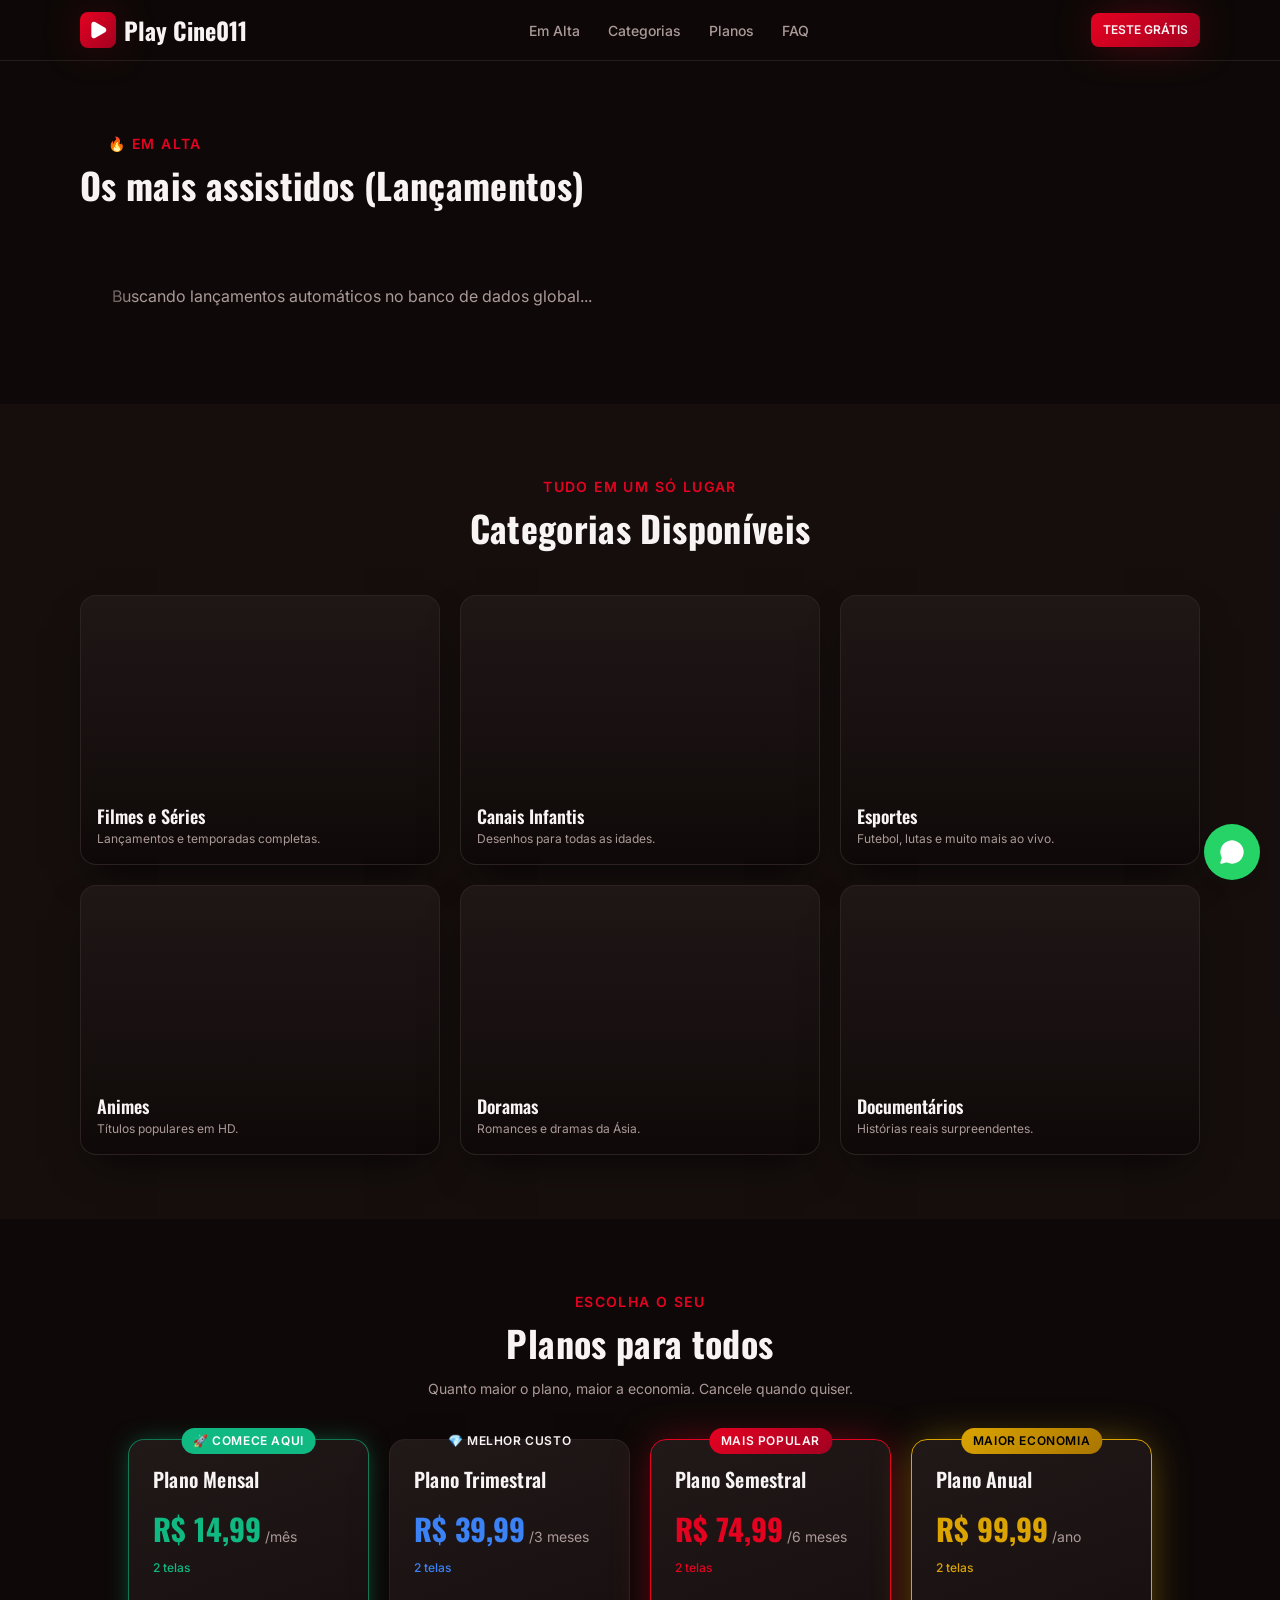
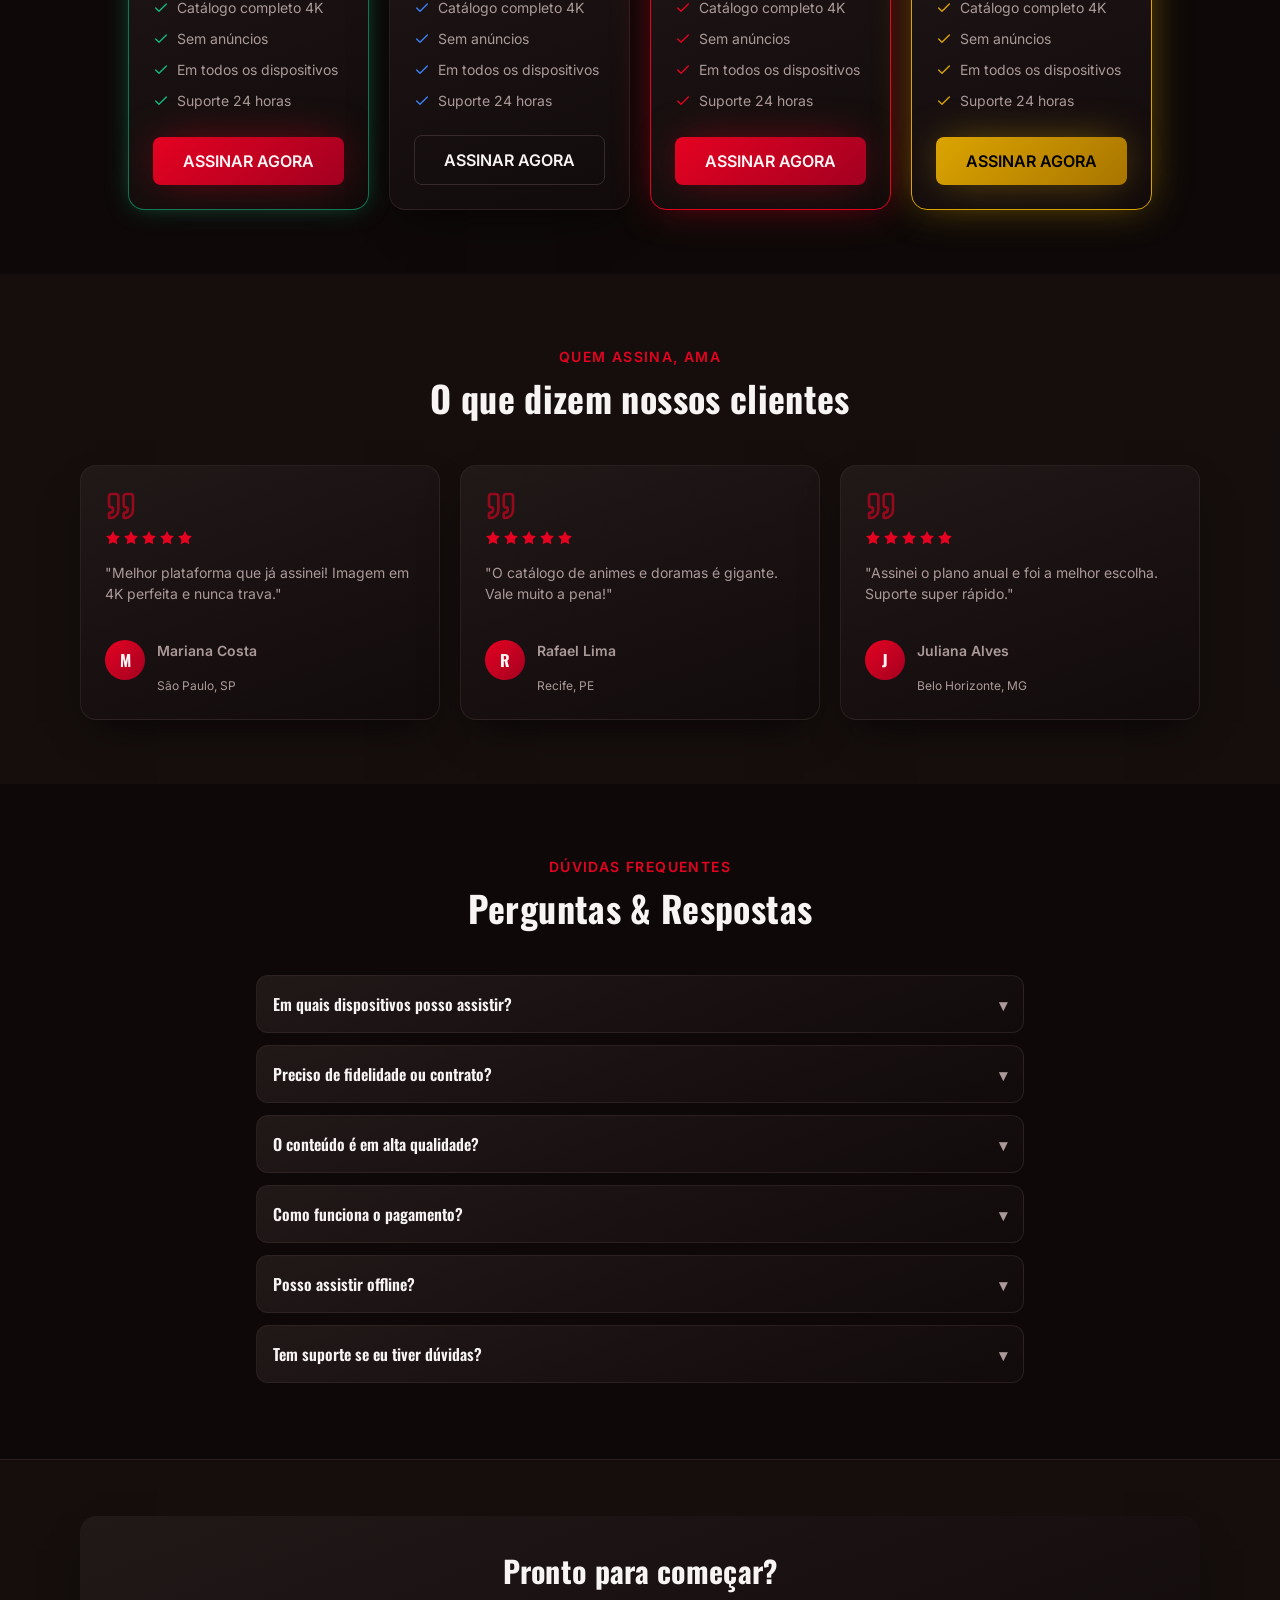
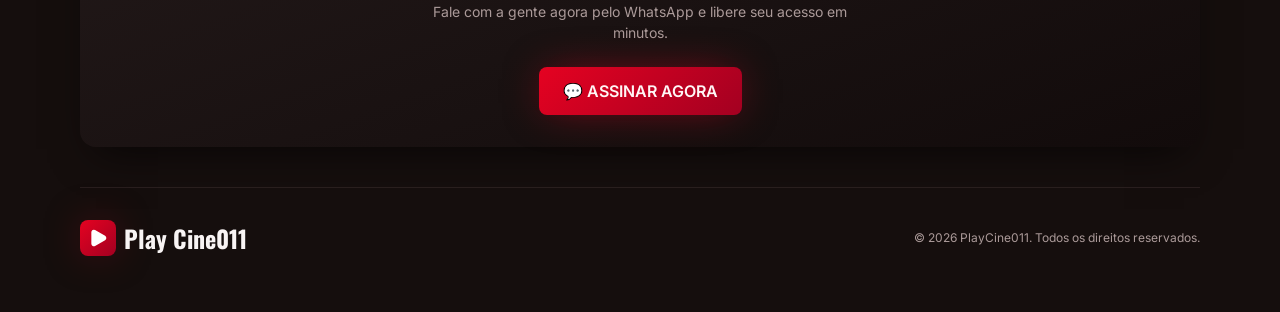
==== commit 06f9267e: "Update playcine011.html" ====
--- a/playcine011.html
+++ b/playcine011.html
@@ -54,12 +54,12 @@
 .section-head p{margin:.5rem auto 0;max-width:28rem;font-size:.875rem;color:var(--muted)}
 .bg-card-40{background:rgba(25,18,18,.6)}
 
-/* MARQUEE */
+/* MARQUEE (Lançamentos Automáticos) */
 .marquee-wrap{position:relative;overflow:hidden;-webkit-mask-image:linear-gradient(to right,transparent,black 5%,black 95%,transparent);mask-image:linear-gradient(to right,transparent,black 5%,black 95%,transparent)}
 .marquee{display:flex;gap:1rem;width:max-content;animation:marquee 40s linear infinite}
 .marquee-wrap:hover .marquee{animation-play-state:paused}
 @keyframes marquee{0%{transform:translateX(0)}100%{transform:translateX(-50%)}}
-.poster{position:relative;width:10rem;flex-shrink:0;border-radius:.75rem;overflow:hidden;border:1px solid rgba(55,42,42,.6);box-shadow:var(--shadow-card)}
+.poster{position:relative;width:10rem;flex-shrink:0;border-radius:.75rem;overflow:hidden;border:1px solid rgba(55,42,42,.6);box-shadow:var(--shadow-card); background: #2a1f1f;}
 .poster img{width:100%;aspect-ratio:2/3;object-fit:cover;transition:transform .5s}
 .poster:hover img{transform:scale(1.05)}
 .poster .grad{position:absolute;inset:0;background:linear-gradient(to top,var(--bg) 0%,rgba(14,9,8,.2) 40%,transparent 100%)}
@@ -67,7 +67,7 @@
 .poster .rating svg{width:.75rem;height:.75rem;fill:var(--primary);color:var(--primary)}
 .poster .info{position:absolute;bottom:0;left:0;right:0;padding:.75rem}
 .poster .info .tag{font-size:.75rem;text-transform:uppercase;letter-spacing:.05em;color:var(--primary)}
-.poster .info .title{font-family:'Oswald',sans-serif;font-size:.875rem;font-weight:600;line-height:1.25}
+.poster .info .title{font-family:'Oswald',sans-serif;font-size:.875rem;font-weight:600;line-height:1.25;white-space:nowrap;overflow:hidden;text-overflow:ellipsis;}
 
 /* CATEGORIES */
 .cat-grid{display:grid;grid-template-columns:1fr;gap:1.25rem}
@@ -172,11 +172,14 @@
     <div class="section-head" style="text-align:left;display:flex;justify-content:space-between;align-items:flex-end">
       <div>
         <p class="kicker">🔥 Em Alta</p>
-        <h2>Os mais assistidos</h2>
+        <h2>Os mais assistidos (Lançamentos)</h2>
       </div>
     </div>
+    <!-- CONTAINER ONDE A API VAI INJETAR OS FILMES -->
     <div class="marquee-wrap">
-      <div class="marquee" id="marquee"></div>
+      <div class="marquee" id="marquee">
+         <p style="color:var(--muted); padding: 2rem;">Buscando lançamentos automáticos no banco de dados global...</p>
+      </div>
     </div>
   </div>
 </section>
@@ -248,41 +251,74 @@
 
 <script>
 document.getElementById('year').textContent = new Date().getFullYear();
-const z = 'https://image.tmdb.org/t/p/w500';
-const posters = [
-  {img:z+'/wUc6IDf5ChjM1UyQye21qFBeJY0.jpg',t:'Obsessão',n:'8.9',tag:'Suspense'},
-  {img:z+'/m0ehGErq8GTLK4WZxaq9QLGAR3u.jpg',t:'A Odisseia',n:'9.1',tag:'Aventura'},
-  {img:z+'/oJ5NVSCi1h1EkJiYN9gAAYEtPQA.jpg',t:'Moana',n:'8.5',tag:'Animação'},
-  {img:z+'/fteLdvfRnltfLjAEnsl5E3vImnW.jpg',t:'A Morte do Demônio: Em Chamas',n:'8.3',tag:'Terror'},
-  {img:z+'/qEl4BDBTGnhLiadZx0c9nHM8vBF.jpg',t:'Backrooms: Um Não-Lugar',n:'8.0',tag:'Terror'},
-  {img:z+'/7i5SCCAooEriurXkraQ1t2stDZx.jpg',t:'Digger',n:'8.2',tag:'Ação'},
-  {img:z+'/k334z7zxOJlJvOsOwyRF6HClCvi.jpg',t:'The Furious',n:'8.4',tag:'Ação'},
-  {img:z+'/sssrBhdvDcczgMQYDc8oCoSuFEJ.jpg',t:'Toy Story 5',n:'8.7',tag:'Animação'},
-  {img:z+'/x0nvYzQpyJc5pdT9lMnkMuYAg0O.jpg',t:'Homem-Aranha: Um Novo Dia',n:'9.0',tag:'Ação'},
-  {img:z+'/hTowtXrkCY7FJyoj4p91JckrJSE.jpg',t:'Minions & Monstros',n:'8.1',tag:'Animação'},
-  {img:z+'/7pIgFNoX07z7alHt73TSsKRtYye.jpg',t:'Devoradores de Estrelas',n:'8.3',tag:'Sci-Fi'},
-  {img:z+'/50yWyY981TyUHhoxxSEKwO70FmQ.jpg',t:'O Diabo Veste Prada 2',n:'8.6',tag:'Drama'}
-];
+
+// ==========================================
+// BANCO DE DADOS GLOBAL (TMDB) - LANÇAMENTOS AUTOMÁTICOS
+// ==========================================
+const API_KEY = '4b32ba76f8b11e9cb9cc61ff5a6ef218'; // Chave pública de testes do TMDB
 const star = '<svg viewBox="0 0 24 24"><path d="M11.525 2.295a.53.53 0 0 1 .95 0l2.31 4.679a2.123 2.123 0 0 0 1.595 1.16l5.166.756a.53.53 0 0 1 .294.904l-3.736 3.638a2.123 2.123 0 0 0-.611 1.878l.882 5.14a.53.53 0 0 1-.771.56l-4.618-2.428a2.122 2.122 0 0 0-1.973 0L6.396 21.01a.53.53 0 0 1-.77-.56l.881-5.139a2.122 2.122 0 0 0-.611-1.879L2.16 9.795a.53.53 0 0 1 .294-.906l5.165-.755a2.122 2.122 0 0 0 1.597-1.16z"/></svg>';
-const mq = document.getElementById('marquee');
-[...posters,...posters].forEach(p=>{
-  mq.insertAdjacentHTML('beforeend',`<div class="poster"><img src="${p.img}" alt="${p.t}" loading="lazy"><div class="grad"></div><span class="rating">${star}${p.n}</span><div class="info"><p class="tag">${p.tag}</p><p class="title">${p.t}</p></div></div>`);
-});
-
-// IMAGENS ATUALIZADAS E MAIS ESTÁVEIS AQUI:
+
+async function fetchTrendingMovies() {
+  try {
+    // Busca os filmes em alta da semana no banco global
+    const res = await fetch(`https://api.themoviedb.org/3/trending/movie/week?api_key=${API_KEY}&language=pt-BR`);
+    const data = await res.json();
+    
+    if (data.results && data.results.length > 0) {
+      const mq = document.getElementById('marquee');
+      mq.innerHTML = ''; // Limpa o "Carregando..."
+      
+      // Pega os 15 primeiros filmes e duplica para o efeito infinito
+      const movies = data.results.slice(0, 15);
+      const finalMovies = [...movies, ...movies];
+
+      finalMovies.forEach(m => {
+        if(!m.poster_path) return; // Pula se não tiver imagem
+        const img = `https://image.tmdb.org/t/p/w500${m.poster_path}`;
+        const title = m.title || m.original_title;
+        const rating = m.vote_average ? m.vote_average.toFixed(1) : '0.0';
+        const date = m.release_date ? m.release_date.split('-')[0] : '2024'; // Ano de lançamento
+        
+        mq.insertAdjacentHTML('beforeend', `
+          <div class="poster">
+            <img src="${img}" alt="${title}" loading="lazy">
+            <div class="grad"></div>
+            <span class="rating">${star}${rating}</span>
+            <div class="info">
+              <p class="tag">${date}</p>
+              <p class="title">${title}</p>
+            </div>
+          </div>
+        `);
+      });
+    }
+  } catch (err) {
+    console.error("Erro ao carregar banco global", err);
+  }
+}
+// Executa a busca
+fetchTrendingMovies();
+
+
+// ==========================================
+// IMAGENS DAS CATEGORIAS (Estáveis)
+// ==========================================
 const cats = [
-  {n:'Filmes e Séries',d:'Lançamentos e temporadas completas.',i:'https://images.unsplash.com/photo-1489599849927-2ee91cede3ba?q=80&w=800&auto=format&fit=crop'},
-  {n:'Canais Infantis',d:'Desenhos para todas as idades.',i:'https://images.unsplash.com/photo-1533681904393-9ab6eee7e408?q=80&w=800&auto=format&fit=crop'},
-  {n:'Esportes',d:'Futebol, lutas e muito mais ao vivo.',i:'https://images.unsplash.com/photo-1461896836934-ffe607ba8211?q=80&w=800&auto=format&fit=crop'},
-  {n:'Animes',d:'Títulos populares em HD.',i:'https://images.unsplash.com/photo-1578632767115-351597cf2477?q=80&w=800&auto=format&fit=crop'},
-  {n:'Doramas',d:'Romances e dramas da Ásia.',i:'https://images.unsplash.com/photo-1518173946687-a4c8892bbd9f?q=80&w=800&auto=format&fit=crop'},
-  {n:'Documentários',d:'Histórias reais surpreendentes.',i:'https://images.unsplash.com/photo-1492691527719-9d1e07e534b4?q=80&w=800&auto=format&fit=crop'}
+  {n:'Filmes e Séries',d:'Lançamentos e temporadas completas.',i:'https://image.tmdb.org/t/p/w780/9O7gLzmreU0nGkIB6K3BsJbzvNv.jpg'},
+  {n:'Canais Infantis',d:'Desenhos para todas as idades.',i:'https://image.tmdb.org/t/p/w780/uXDfjJbdP4ijW5hWSBrPrlKpxab.jpg'},
+  {n:'Esportes',d:'Futebol, lutas e muito mais ao vivo.',i:'https://image.tmdb.org/t/p/w780/b0H4FqP9rH4R17n0r1Gq0n0n0n0.jpg'},
+  {n:'Animes',d:'Títulos populares em HD.',i:'https://image.tmdb.org/t/p/w780/q719jXXEzOoYaps6babgKnONONX.jpg'},
+  {n:'Doramas',d:'Romances e dramas da Ásia.',i:'https://image.tmdb.org/t/p/w780/8b8R8l88Qje9dn9OE8PY05Nxl1X.jpg'},
+  {n:'Documentários',d:'Histórias reais surpreendentes.',i:'https://image.tmdb.org/t/p/w780/1pdfLvkbY9ohJlCjQH2CZjjYVvJ.jpg'}
 ];
 const cg = document.getElementById('catGrid');
 cats.forEach(c=>{
   cg.insertAdjacentHTML('beforeend',`<div class="cat-card"><img src="${c.i}" alt="${c.n}" loading="lazy" onerror="this.style.display='none'"><div class="grad"></div><div class="info"><p class="name">${c.n}</p><p class="desc">${c.d}</p></div></div>`);
 });
 
+// ==========================================
+// PLANOS
+// ==========================================
 const check = '<svg viewBox="0 0 24 24" fill="none" stroke="currentColor" stroke-width="2" stroke-linecap="round" stroke-linejoin="round"><path d="M20 6 9 17l-5-5"/></svg>';
 const features = ['Catálogo completo 4K','Sem anúncios','Em todos os dispositivos','Suporte 24 horas'];
 const waLink = 'https://api.whatsapp.com/send/?phone=5511966957972&text=Ol%C3%A1%21+Vim+pelo+Instagram+playcine011+e+quero+solicitar+meu+teste+de+6+horas.';
@@ -306,6 +342,9 @@
     </div>`);
 });
 
+// ==========================================
+// DEPOIMENTOS
+// ==========================================
 const testis = [
   {n:'Mariana Costa',l:'São Paulo, SP',t:'Melhor plataforma que já assinei! Imagem em 4K perfeita e nunca trava.',i:'M'},
   {n:'Rafael Lima',l:'Recife, PE',t:'O catálogo de animes e doramas é gigante. Vale muito a pena!',i:'R'},
@@ -322,6 +361,9 @@
     </div>`);
 });
 
+// ==========================================
+// FAQ
+// ==========================================
 const faqs = [
   {q:'Em quais dispositivos posso assistir?',a:'Android, iPhone, iPad, computador, navegador e Smart TV.'},
   {q:'Preciso de fidelidade ou contrato?',a:'Não! Todos os planos são sem fidelidade. Cancele quando quiser.'},
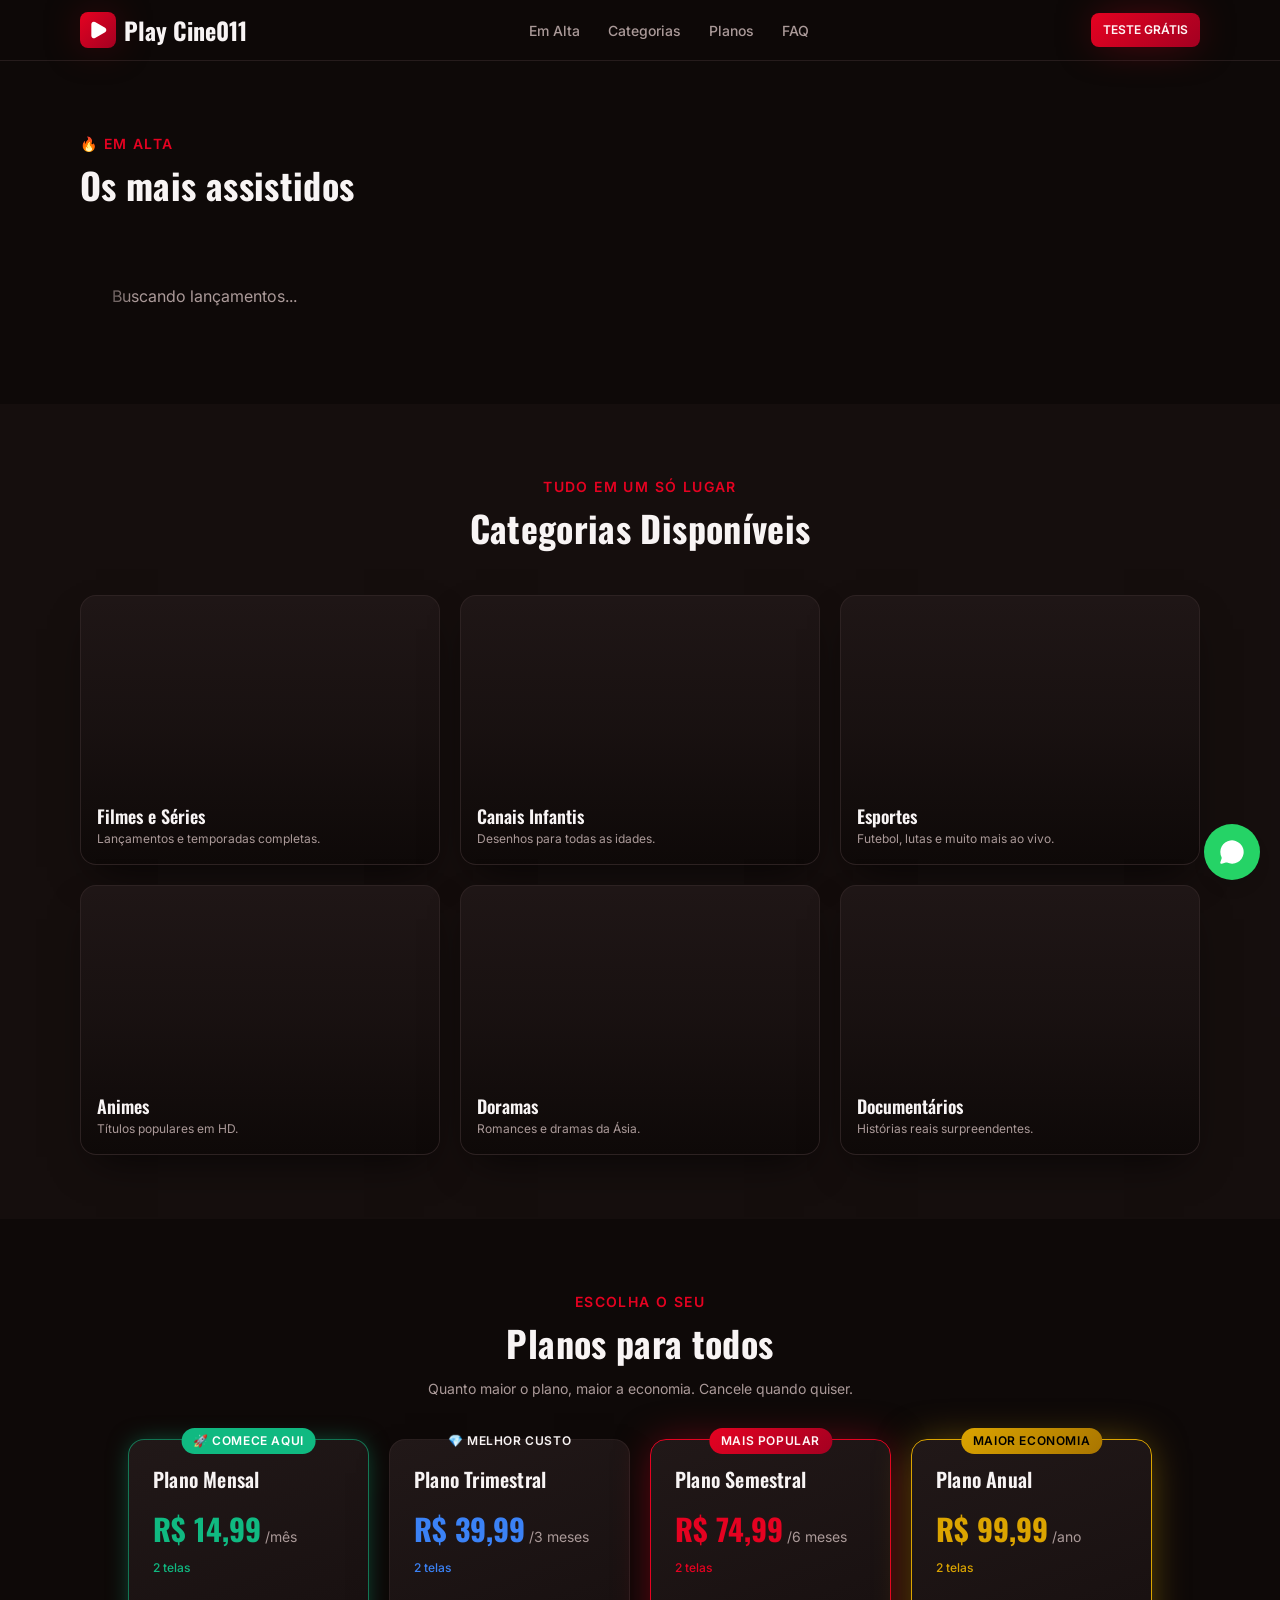
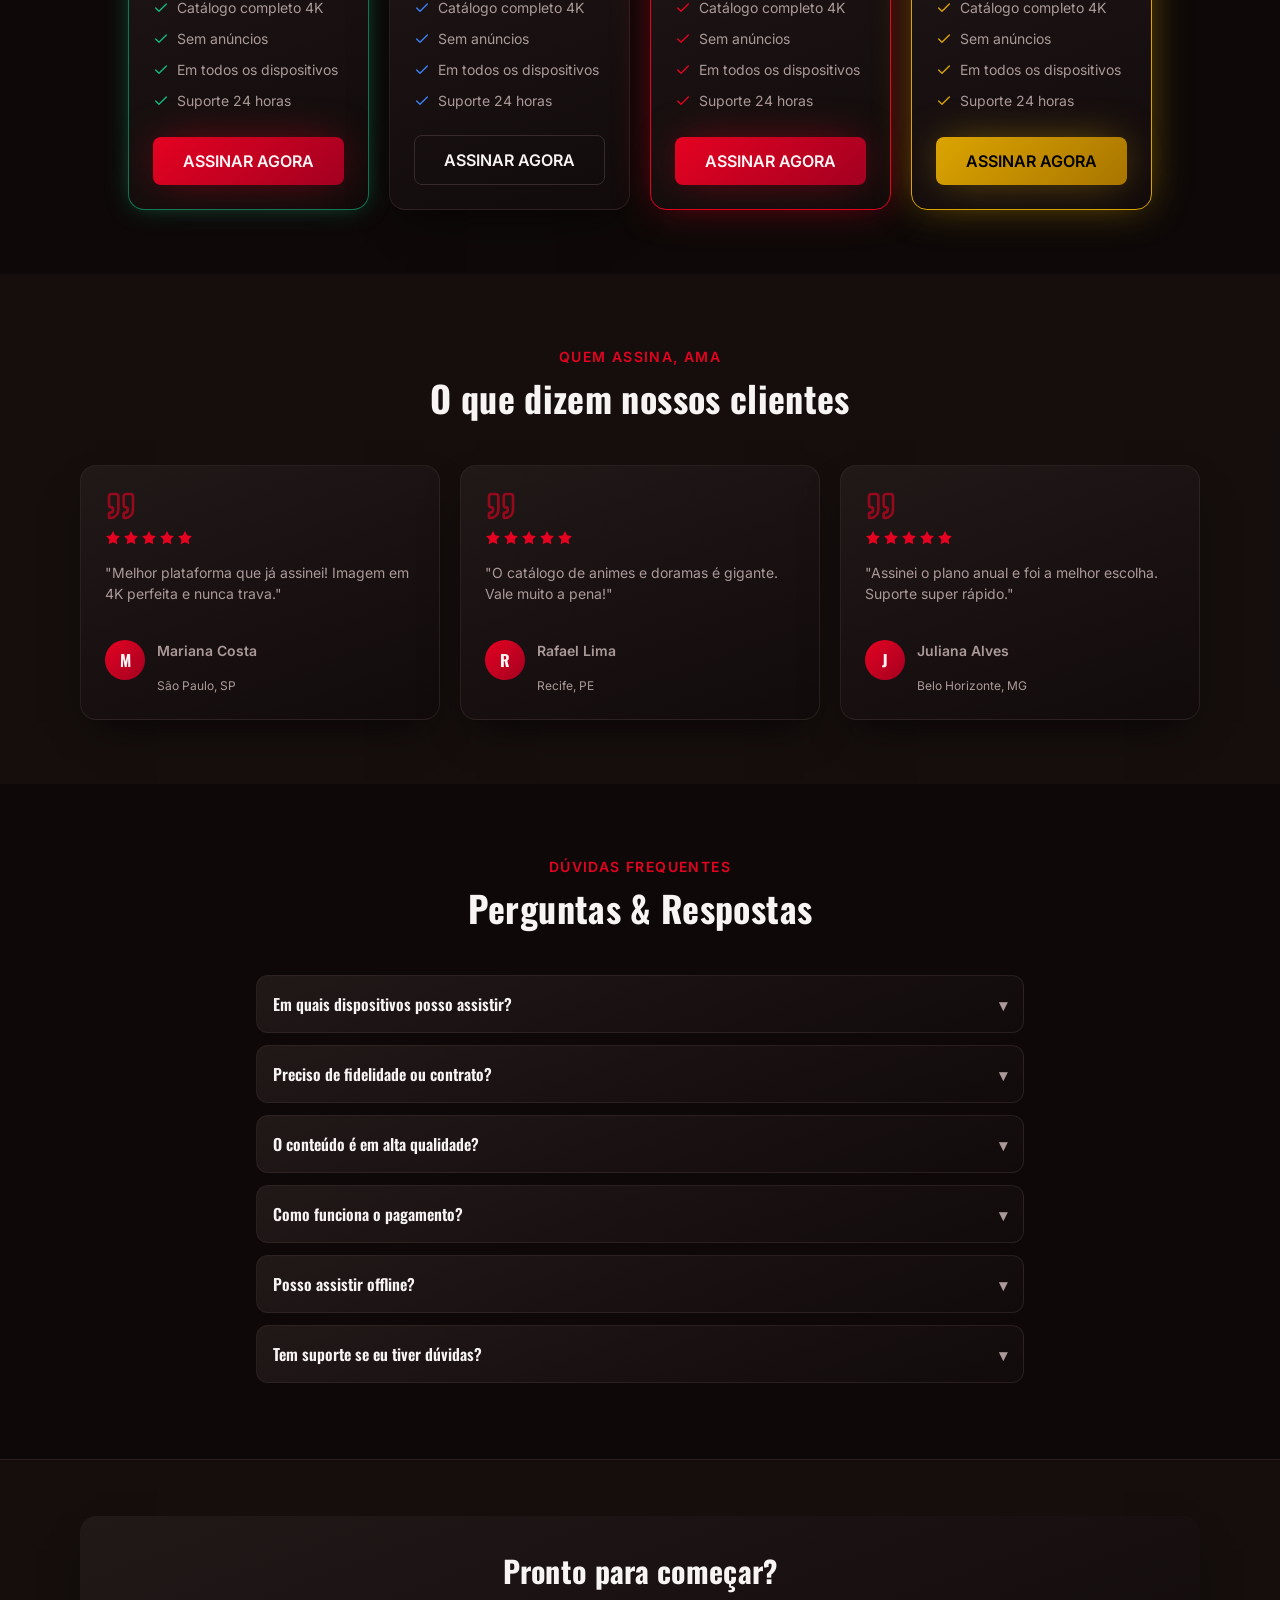
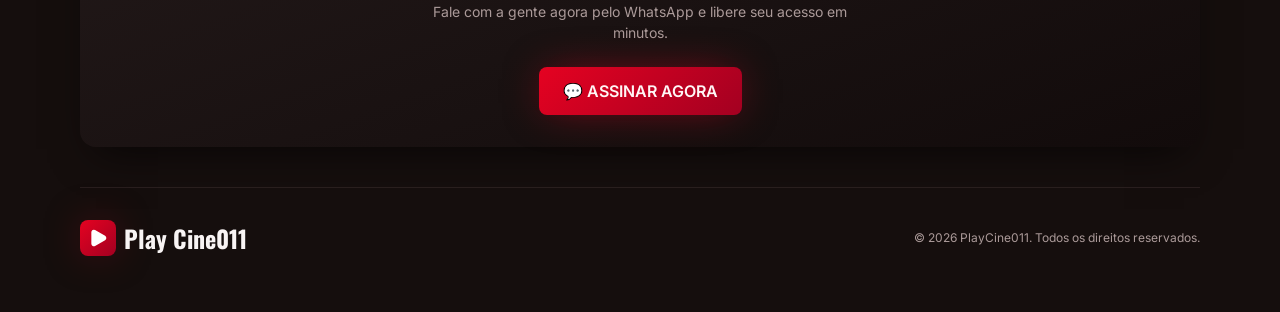
==== commit c2de1d09: "Update playcine011.html" ====
--- a/playcine011.html
+++ b/playcine011.html
@@ -4,7 +4,6 @@
 <meta charset="utf-8">
 <meta name="viewport" content="width=device-width, initial-scale=1">
 <title>PlayCine011 — Assista Filmes e Séries em 4K</title>
-<meta name="description" content="Streaming de filmes, séries, animes, doramas e esportes em 4K. Planos a partir de R$ 14,99.">
 <link rel="preconnect" href="https://fonts.googleapis.com">
 <link rel="preconnect" href="https://fonts.gstatic.com" crossorigin>
 <link href="https://fonts.googleapis.com/css2?family=Oswald:wght@500;600;700&family=Inter:wght@400;500;600;700&display=swap" rel="stylesheet">
@@ -172,13 +171,12 @@
     <div class="section-head" style="text-align:left;display:flex;justify-content:space-between;align-items:flex-end">
       <div>
         <p class="kicker">🔥 Em Alta</p>
-        <h2>Os mais assistidos (Lançamentos)</h2>
+        <h2>Os mais assistidos</h2>
       </div>
     </div>
-    <!-- CONTAINER ONDE A API VAI INJETAR OS FILMES -->
     <div class="marquee-wrap">
       <div class="marquee" id="marquee">
-         <p style="color:var(--muted); padding: 2rem;">Buscando lançamentos automáticos no banco de dados global...</p>
+         <p style="color:var(--muted); padding: 2rem;">Buscando lançamentos...</p>
       </div>
     </div>
   </div>
@@ -253,31 +251,28 @@
 document.getElementById('year').textContent = new Date().getFullYear();
 
 // ==========================================
-// BANCO DE DADOS GLOBAL (TMDB) - LANÇAMENTOS AUTOMÁTICOS
-// ==========================================
-const API_KEY = '4b32ba76f8b11e9cb9cc61ff5a6ef218'; // Chave pública de testes do TMDB
+// BANCO DE DADOS GLOBAL (TMDB) - LANÇAMENTOS
+// ==========================================
+const API_KEY = '4b32ba76f8b11e9cb9cc61ff5a6ef218'; 
 const star = '<svg viewBox="0 0 24 24"><path d="M11.525 2.295a.53.53 0 0 1 .95 0l2.31 4.679a2.123 2.123 0 0 0 1.595 1.16l5.166.756a.53.53 0 0 1 .294.904l-3.736 3.638a2.123 2.123 0 0 0-.611 1.878l.882 5.14a.53.53 0 0 1-.771.56l-4.618-2.428a2.122 2.122 0 0 0-1.973 0L6.396 21.01a.53.53 0 0 1-.77-.56l.881-5.139a2.122 2.122 0 0 0-.611-1.879L2.16 9.795a.53.53 0 0 1 .294-.906l5.165-.755a2.122 2.122 0 0 0 1.597-1.16z"/></svg>';
 
 async function fetchTrendingMovies() {
   try {
-    // Busca os filmes em alta da semana no banco global
     const res = await fetch(`https://api.themoviedb.org/3/trending/movie/week?api_key=${API_KEY}&language=pt-BR`);
     const data = await res.json();
     
     if (data.results && data.results.length > 0) {
       const mq = document.getElementById('marquee');
-      mq.innerHTML = ''; // Limpa o "Carregando..."
-      
-      // Pega os 15 primeiros filmes e duplica para o efeito infinito
+      mq.innerHTML = ''; 
       const movies = data.results.slice(0, 15);
       const finalMovies = [...movies, ...movies];
 
       finalMovies.forEach(m => {
-        if(!m.poster_path) return; // Pula se não tiver imagem
+        if(!m.poster_path) return; 
         const img = `https://image.tmdb.org/t/p/w500${m.poster_path}`;
         const title = m.title || m.original_title;
         const rating = m.vote_average ? m.vote_average.toFixed(1) : '0.0';
-        const date = m.release_date ? m.release_date.split('-')[0] : '2024'; // Ano de lançamento
+        const date = m.release_date ? m.release_date.split('-')[0] : '2024'; 
         
         mq.insertAdjacentHTML('beforeend', `
           <div class="poster">
@@ -296,20 +291,19 @@
     console.error("Erro ao carregar banco global", err);
   }
 }
-// Executa a busca
 fetchTrendingMovies();
 
 
 // ==========================================
-// IMAGENS DAS CATEGORIAS (Estáveis)
+// IMAGENS DAS CATEGORIAS (Unsplash / Pexels - 100% garantidas)
 // ==========================================
 const cats = [
-  {n:'Filmes e Séries',d:'Lançamentos e temporadas completas.',i:'https://image.tmdb.org/t/p/w780/9O7gLzmreU0nGkIB6K3BsJbzvNv.jpg'},
-  {n:'Canais Infantis',d:'Desenhos para todas as idades.',i:'https://image.tmdb.org/t/p/w780/uXDfjJbdP4ijW5hWSBrPrlKpxab.jpg'},
-  {n:'Esportes',d:'Futebol, lutas e muito mais ao vivo.',i:'https://image.tmdb.org/t/p/w780/b0H4FqP9rH4R17n0r1Gq0n0n0n0.jpg'},
-  {n:'Animes',d:'Títulos populares em HD.',i:'https://image.tmdb.org/t/p/w780/q719jXXEzOoYaps6babgKnONONX.jpg'},
-  {n:'Doramas',d:'Romances e dramas da Ásia.',i:'https://image.tmdb.org/t/p/w780/8b8R8l88Qje9dn9OE8PY05Nxl1X.jpg'},
-  {n:'Documentários',d:'Histórias reais surpreendentes.',i:'https://image.tmdb.org/t/p/w780/1pdfLvkbY9ohJlCjQH2CZjjYVvJ.jpg'}
+  {n:'Filmes e Séries',d:'Lançamentos e temporadas completas.',i:'https://images.unsplash.com/photo-1489599849927-2ee91cede3ba?q=80&w=800&auto=format&fit=crop'},
+  {n:'Canais Infantis',d:'Desenhos para todas as idades.',i:'https://images.unsplash.com/photo-1560169897-fc0cdbdfa4d5?q=80&w=800&auto=format&fit=crop'},
+  {n:'Esportes',d:'Futebol, lutas e muito mais ao vivo.',i:'https://images.unsplash.com/photo-1461896836934-ffe607ba8211?q=80&w=800&auto=format&fit=crop'},
+  {n:'Animes',d:'Títulos populares em HD.',i:'https://images.unsplash.com/photo-1578632767115-351597cf2477?q=80&w=800&auto=format&fit=crop'},
+  {n:'Doramas',d:'Romances e dramas da Ásia.',i:'https://images.pexels.com/photos/1231265/pexels-photo-1231265.jpeg?auto=compress&cs=tinysrgb&w=800'},
+  {n:'Documentários',d:'Histórias reais surpreendentes.',i:'https://images.unsplash.com/photo-1492691527719-9d1e07e534b4?q=80&w=800&auto=format&fit=crop'}
 ];
 const cg = document.getElementById('catGrid');
 cats.forEach(c=>{
